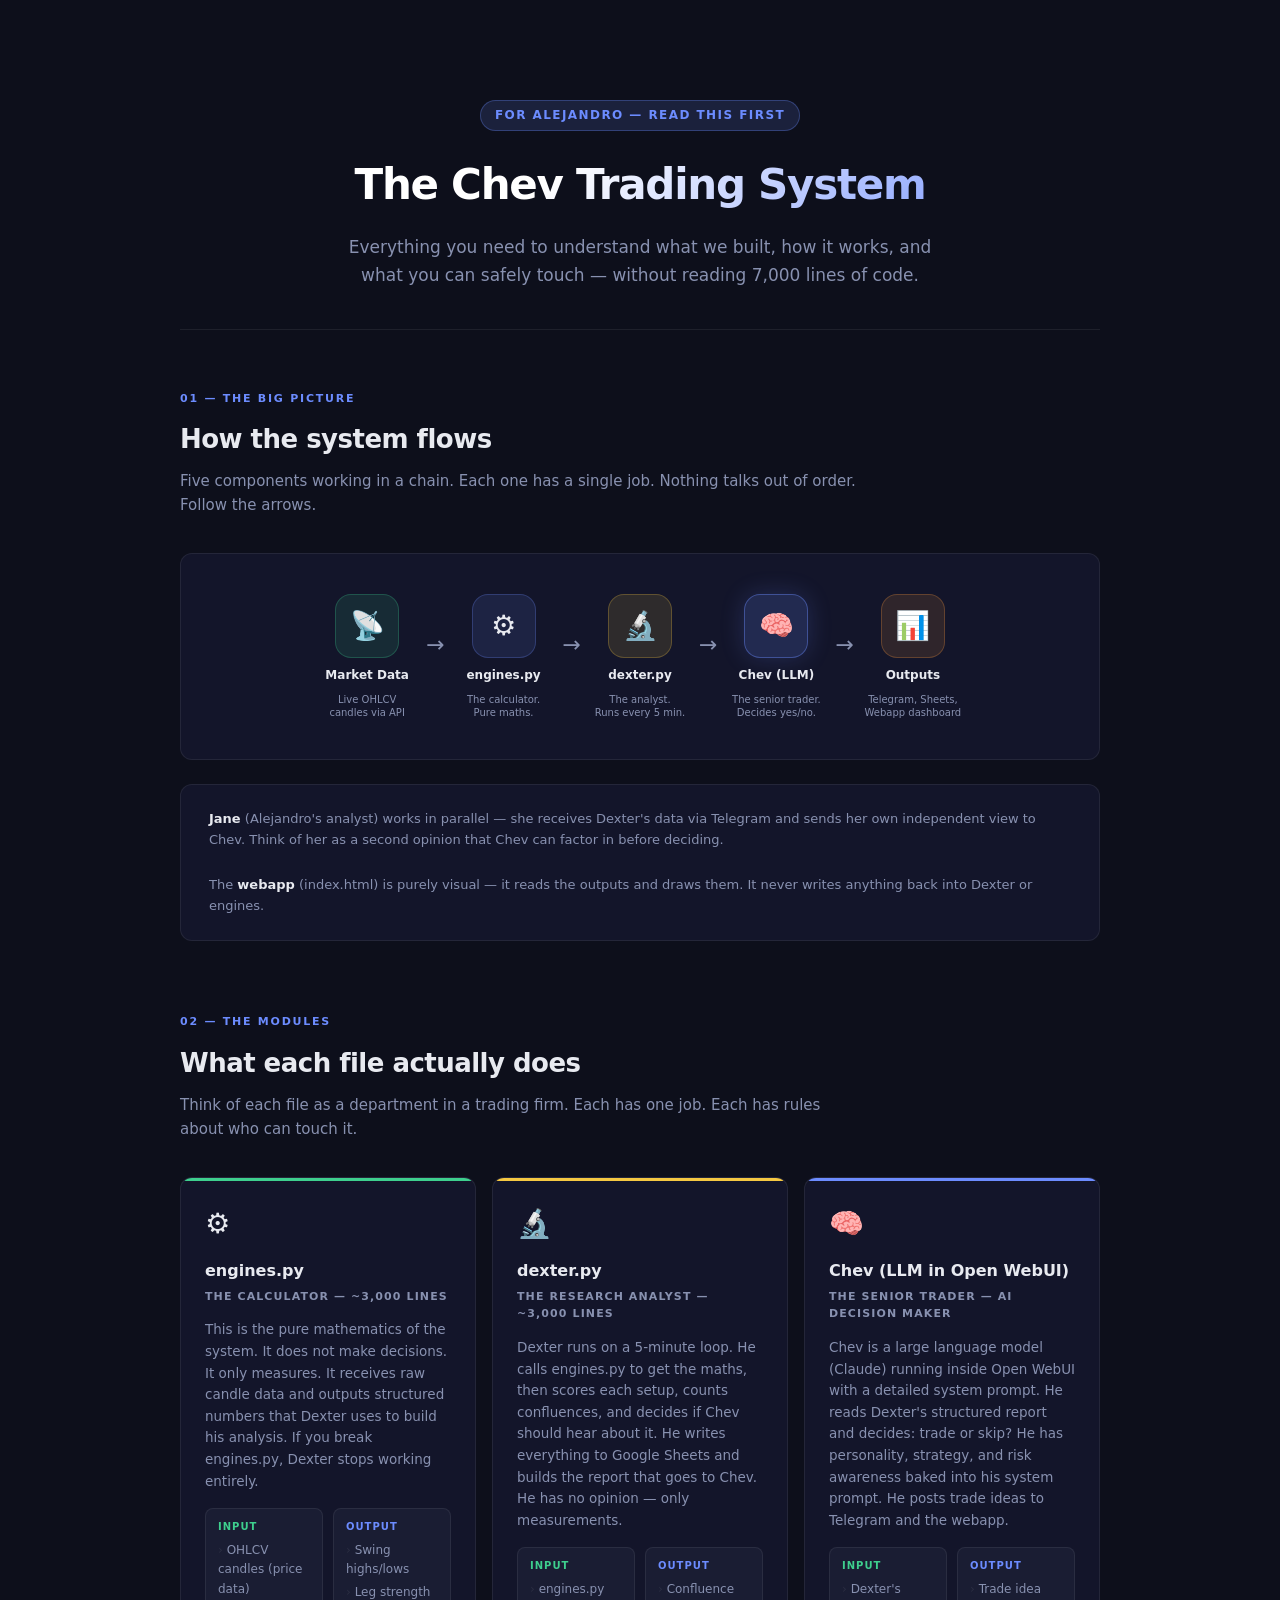
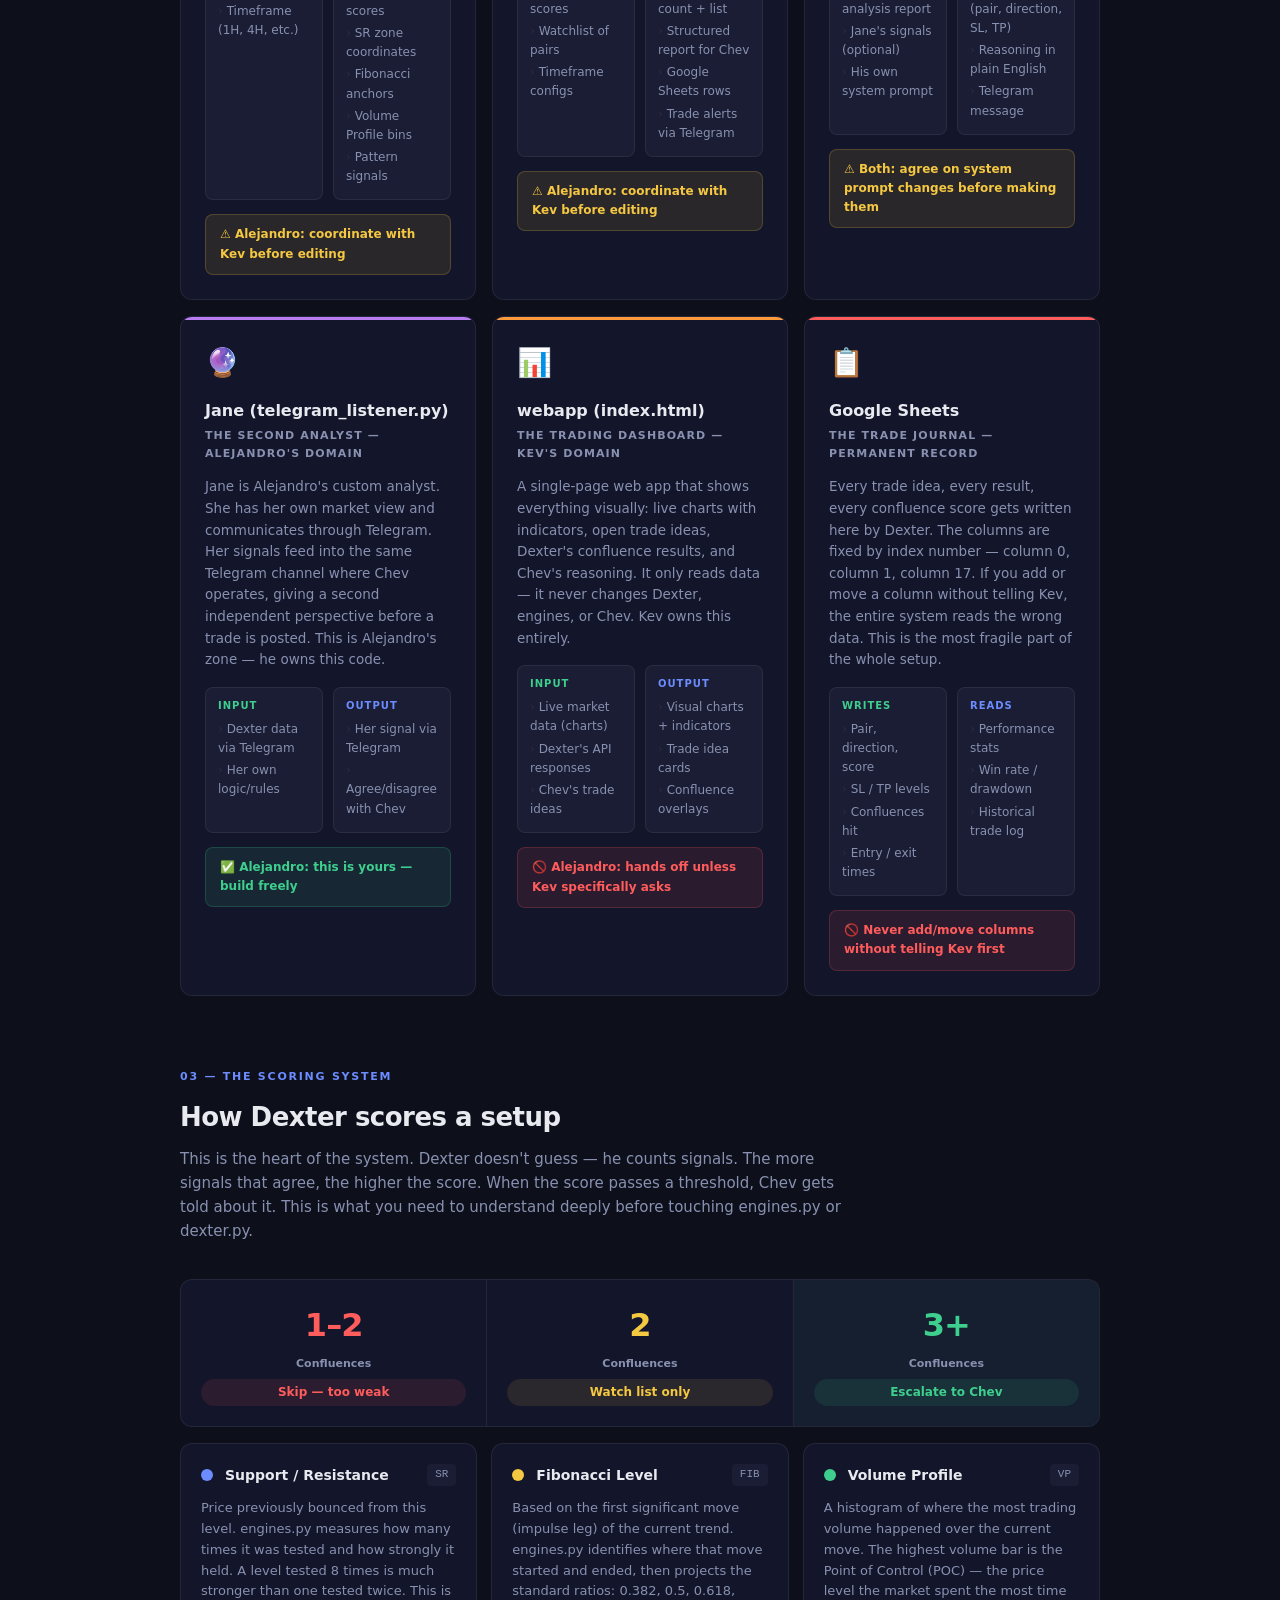
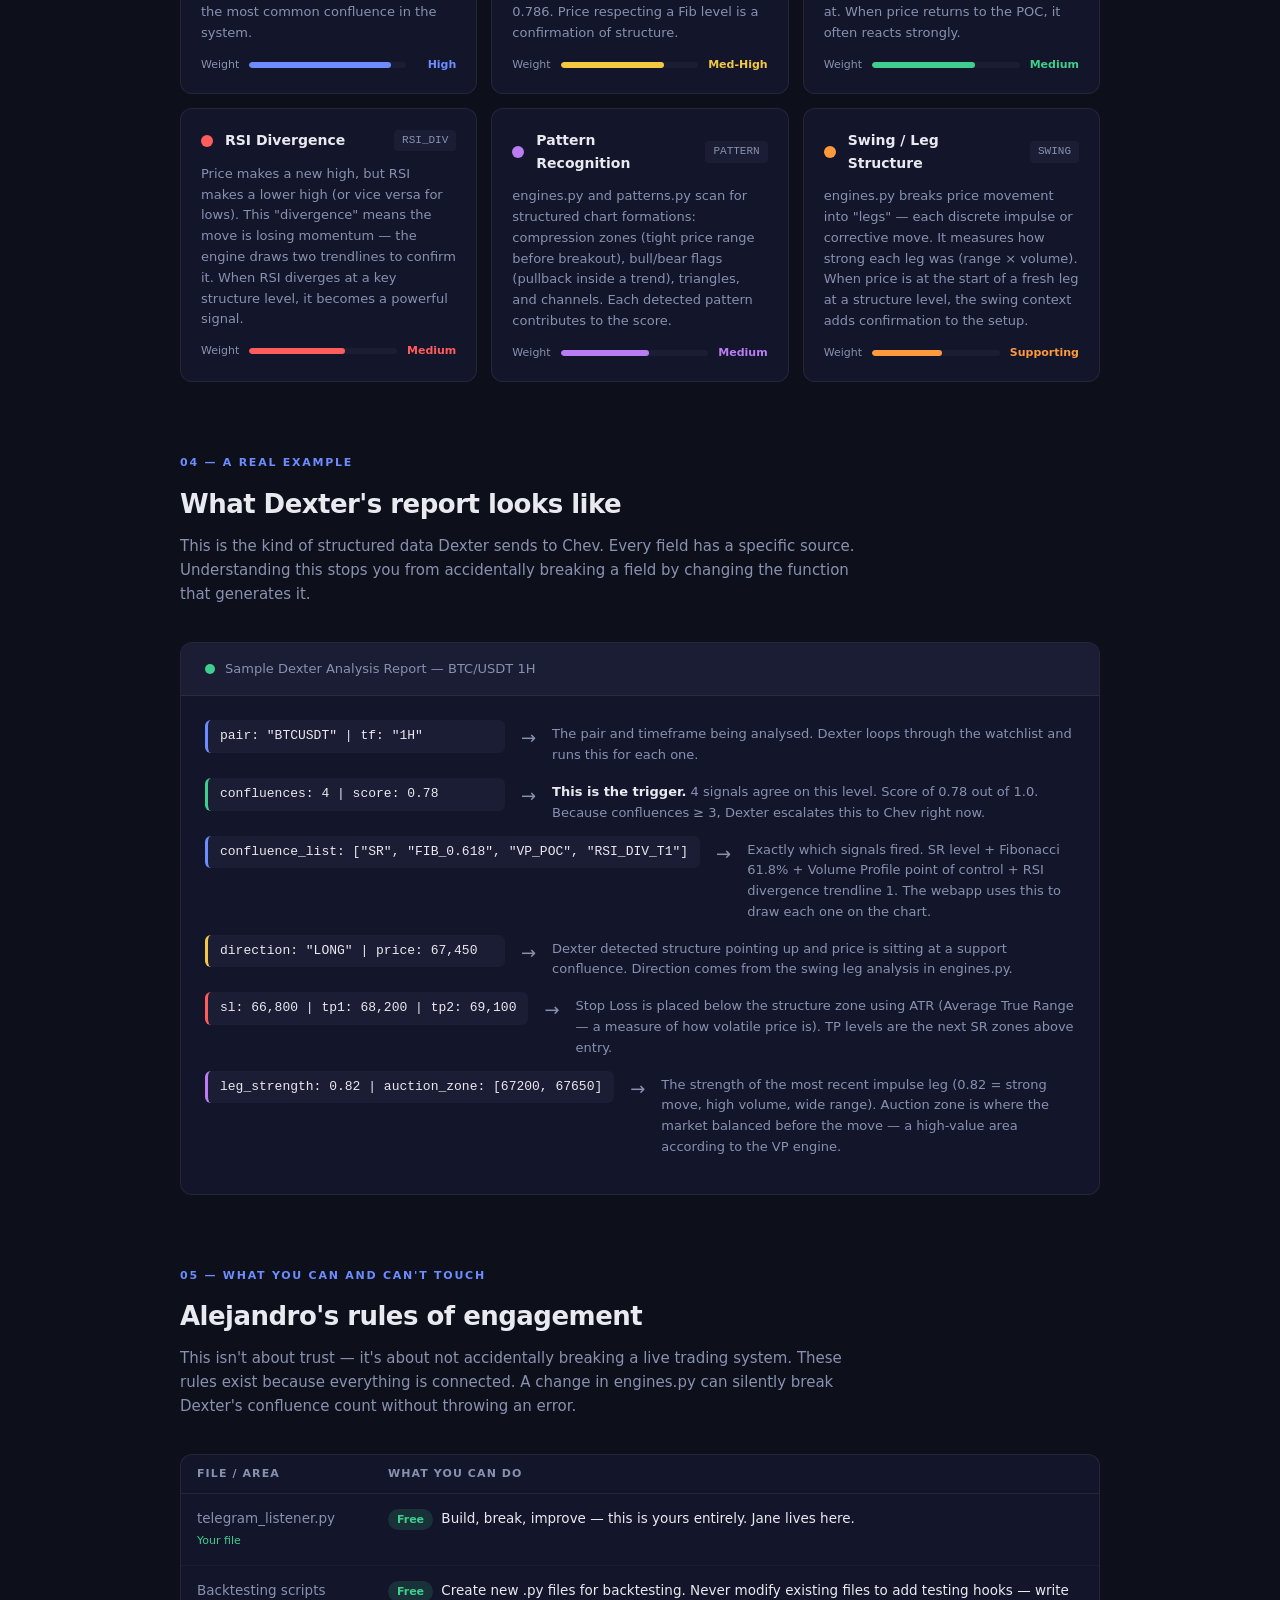
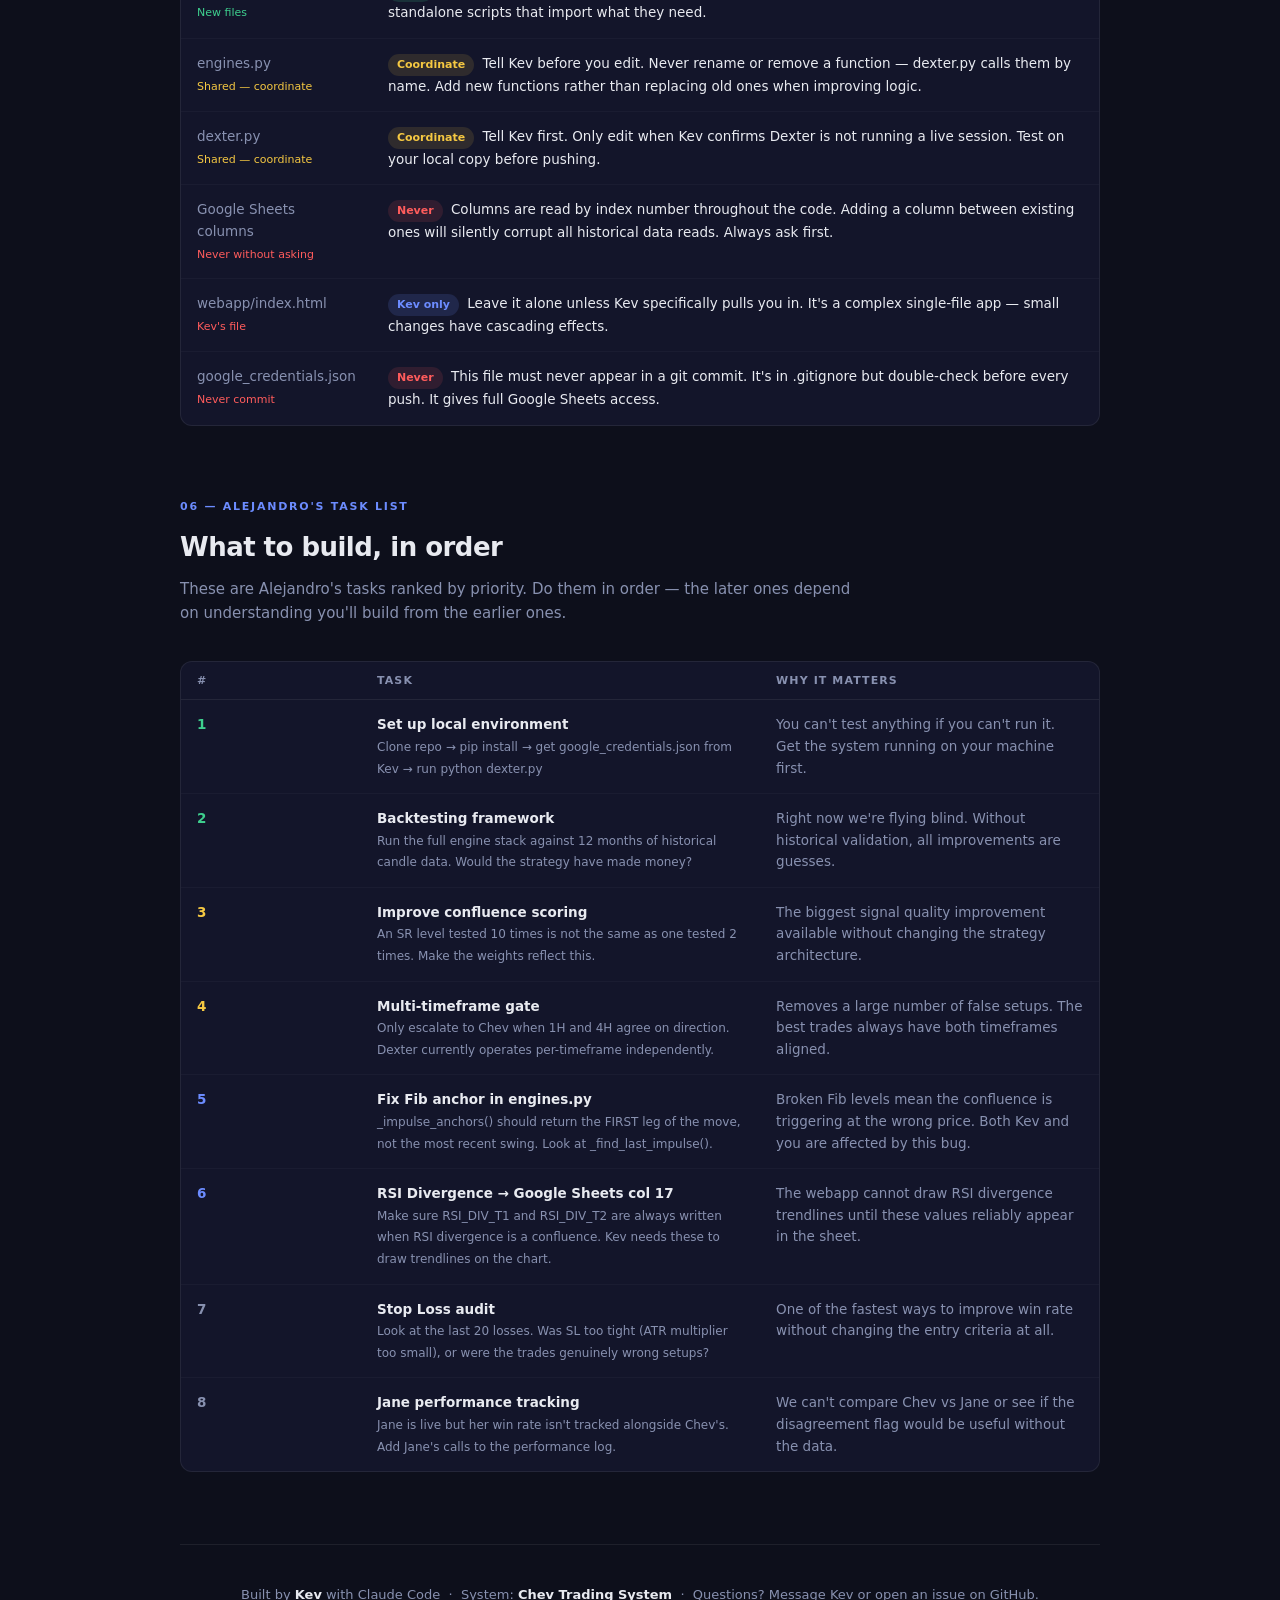
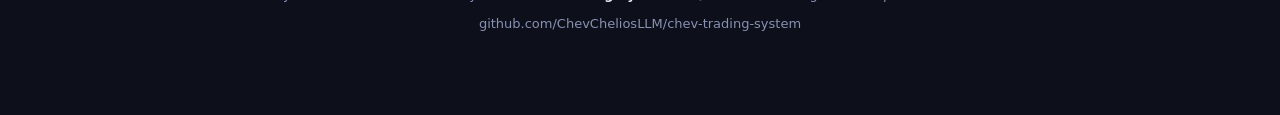
==== ALEJANDRO_GUIDE.html @ 35665b42 "what you changed" ====
<!DOCTYPE html>
<html lang="en">
<head>
<meta charset="UTF-8">
<meta name="viewport" content="width=device-width, initial-scale=1.0">
<title>Chev Trading System — Alejandro's Guide</title>
<style>
  :root {
    --bg: #0d0f1b;
    --surface: #13152a;
    --surface2: #1a1d33;
    --border: rgba(255,255,255,0.07);
    --accent: #6c8cff;
    --green: #3ecf8e;
    --yellow: #f5c842;
    --red: #ff5c5c;
    --purple: #b97cf3;
    --orange: #ff9a3c;
    --text: #e8eaf0;
    --muted: #8891b0;
    --radius: 12px;
  }
  * { box-sizing: border-box; margin: 0; padding: 0; }
  body {
    background: var(--bg);
    color: var(--text);
    font-family: 'Segoe UI', system-ui, sans-serif;
    font-size: 15px;
    line-height: 1.6;
    padding: 40px 20px 80px;
    max-width: 960px;
    margin: 0 auto;
  }

  /* ── HERO ── */
  .hero {
    text-align: center;
    padding: 60px 20px 40px;
    border-bottom: 1px solid var(--border);
    margin-bottom: 60px;
  }
  .hero .badge {
    display: inline-block;
    background: rgba(108,140,255,0.15);
    border: 1px solid rgba(108,140,255,0.3);
    color: var(--accent);
    font-size: 12px;
    font-weight: 600;
    letter-spacing: 0.12em;
    text-transform: uppercase;
    padding: 5px 14px;
    border-radius: 99px;
    margin-bottom: 20px;
  }
  .hero h1 {
    font-size: 42px;
    font-weight: 700;
    letter-spacing: -0.03em;
    background: linear-gradient(135deg, #fff 40%, var(--accent));
    -webkit-background-clip: text;
    -webkit-text-fill-color: transparent;
    background-clip: text;
    margin-bottom: 16px;
  }
  .hero p {
    color: var(--muted);
    font-size: 17px;
    max-width: 600px;
    margin: 0 auto;
  }

  /* ── SECTION HEADERS ── */
  .section-label {
    font-size: 11px;
    font-weight: 700;
    letter-spacing: 0.16em;
    text-transform: uppercase;
    color: var(--accent);
    margin-bottom: 12px;
  }
  h2 {
    font-size: 26px;
    font-weight: 700;
    letter-spacing: -0.02em;
    margin-bottom: 8px;
  }
  .section-intro {
    color: var(--muted);
    margin-bottom: 36px;
    max-width: 680px;
  }
  section { margin-bottom: 72px; }

  /* ── FLOW DIAGRAM ── */
  .flow {
    display: flex;
    align-items: center;
    justify-content: center;
    gap: 0;
    flex-wrap: wrap;
    padding: 40px 20px;
    background: var(--surface);
    border: 1px solid var(--border);
    border-radius: var(--radius);
    row-gap: 20px;
  }
  .flow-node {
    display: flex;
    flex-direction: column;
    align-items: center;
    gap: 8px;
    min-width: 110px;
  }
  .flow-icon {
    width: 64px;
    height: 64px;
    border-radius: 16px;
    display: flex;
    align-items: center;
    justify-content: center;
    font-size: 28px;
    border: 1px solid transparent;
    position: relative;
  }
  .flow-icon.data    { background: rgba(62,207,142,0.12); border-color: rgba(62,207,142,0.25); }
  .flow-icon.engine  { background: rgba(108,140,255,0.12); border-color: rgba(108,140,255,0.25); }
  .flow-icon.dexter  { background: rgba(245,200,66,0.12); border-color: rgba(245,200,66,0.25); }
  .flow-icon.chev    { background: rgba(108,140,255,0.18); border-color: rgba(108,140,255,0.40); box-shadow: 0 0 24px rgba(108,140,255,0.2); }
  .flow-icon.jane    { background: rgba(185,124,243,0.12); border-color: rgba(185,124,243,0.25); }
  .flow-icon.output  { background: rgba(255,154,60,0.12); border-color: rgba(255,154,60,0.25); }
  .flow-label {
    font-size: 12px;
    font-weight: 600;
    color: var(--text);
    text-align: center;
  }
  .flow-sub {
    font-size: 10px;
    color: var(--muted);
    text-align: center;
    line-height: 1.3;
  }
  .flow-arrow {
    font-size: 22px;
    color: var(--muted);
    padding: 0 4px;
    margin-top: -24px;
  }

  /* ── MODULE CARDS ── */
  .cards {
    display: grid;
    grid-template-columns: repeat(auto-fill, minmax(280px, 1fr));
    gap: 16px;
  }
  .card {
    background: var(--surface);
    border: 1px solid var(--border);
    border-radius: var(--radius);
    padding: 24px;
    position: relative;
    overflow: hidden;
  }
  .card::before {
    content: '';
    position: absolute;
    top: 0; left: 0; right: 0;
    height: 3px;
    border-radius: var(--radius) var(--radius) 0 0;
  }
  .card.green::before  { background: var(--green); }
  .card.blue::before   { background: var(--accent); }
  .card.yellow::before { background: var(--yellow); }
  .card.purple::before { background: var(--purple); }
  .card.orange::before { background: var(--orange); }
  .card.red::before    { background: var(--red); }

  .card-icon { font-size: 28px; margin-bottom: 12px; }
  .card-title {
    font-size: 16px;
    font-weight: 700;
    margin-bottom: 4px;
  }
  .card-role {
    font-size: 11px;
    font-weight: 600;
    letter-spacing: 0.1em;
    text-transform: uppercase;
    color: var(--muted);
    margin-bottom: 14px;
  }
  .card p {
    color: var(--muted);
    font-size: 13.5px;
    margin-bottom: 16px;
  }
  .io-row {
    display: flex;
    gap: 10px;
    font-size: 12px;
  }
  .io-box {
    flex: 1;
    background: var(--surface2);
    border: 1px solid var(--border);
    border-radius: 8px;
    padding: 10px 12px;
  }
  .io-box .io-label {
    font-size: 10px;
    font-weight: 700;
    letter-spacing: 0.1em;
    text-transform: uppercase;
    margin-bottom: 6px;
  }
  .io-box.in .io-label  { color: var(--green); }
  .io-box.out .io-label { color: var(--accent); }
  .io-box ul { list-style: none; }
  .io-box ul li { color: var(--muted); margin-bottom: 3px; }
  .io-box ul li::before { content: '› '; color: var(--border); }

  .touch-rule {
    margin-top: 14px;
    padding: 10px 14px;
    border-radius: 8px;
    font-size: 12px;
    font-weight: 600;
    display: flex;
    align-items: center;
    gap: 8px;
  }
  .touch-rule.danger { background: rgba(255,92,92,0.1); border: 1px solid rgba(255,92,92,0.2); color: var(--red); }
  .touch-rule.caution { background: rgba(245,200,66,0.1); border: 1px solid rgba(245,200,66,0.2); color: var(--yellow); }
  .touch-rule.safe { background: rgba(62,207,142,0.1); border: 1px solid rgba(62,207,142,0.2); color: var(--green); }

  /* ── CONFLUENCE TABLE ── */
  .conf-grid {
    display: grid;
    grid-template-columns: repeat(auto-fill, minmax(260px, 1fr));
    gap: 14px;
  }
  .conf-card {
    background: var(--surface);
    border: 1px solid var(--border);
    border-radius: var(--radius);
    padding: 20px;
  }
  .conf-header {
    display: flex;
    align-items: center;
    gap: 12px;
    margin-bottom: 12px;
  }
  .conf-dot {
    width: 12px; height: 12px;
    border-radius: 50%;
    flex-shrink: 0;
  }
  .conf-name {
    font-size: 14px;
    font-weight: 700;
  }
  .conf-code {
    font-family: monospace;
    font-size: 11px;
    color: var(--muted);
    background: var(--surface2);
    padding: 2px 8px;
    border-radius: 4px;
    margin-left: auto;
  }
  .conf-desc {
    font-size: 13px;
    color: var(--muted);
    margin-bottom: 12px;
  }
  .conf-bar-wrap {
    display: flex;
    align-items: center;
    gap: 10px;
    font-size: 12px;
  }
  .conf-bar-track {
    flex: 1;
    height: 6px;
    background: var(--surface2);
    border-radius: 99px;
    overflow: hidden;
  }
  .conf-bar-fill {
    height: 100%;
    border-radius: 99px;
  }
  .conf-strength {
    font-size: 11px;
    font-weight: 700;
    min-width: 40px;
    text-align: right;
  }

  /* ── SCORING THRESHOLD ── */
  .threshold-row {
    display: flex;
    align-items: center;
    gap: 0;
    background: var(--surface);
    border: 1px solid var(--border);
    border-radius: var(--radius);
    overflow: hidden;
    margin-bottom: 16px;
  }
  .th-cell {
    flex: 1;
    padding: 20px;
    text-align: center;
    border-right: 1px solid var(--border);
    position: relative;
  }
  .th-cell:last-child { border-right: none; }
  .th-score {
    font-size: 32px;
    font-weight: 800;
    letter-spacing: -0.03em;
  }
  .th-label {
    font-size: 11px;
    color: var(--muted);
    margin-top: 4px;
    font-weight: 600;
  }
  .th-action {
    font-size: 12px;
    margin-top: 6px;
    font-weight: 600;
    padding: 4px 10px;
    border-radius: 99px;
  }
  .th-skip { color: var(--red); background: rgba(255,92,92,0.1); }
  .th-watch { color: var(--yellow); background: rgba(245,200,66,0.1); }
  .th-escalate { color: var(--green); background: rgba(62,207,142,0.1); }

  /* ── ANNOTATED EXAMPLE ── */
  .example-wrap {
    background: var(--surface);
    border: 1px solid var(--border);
    border-radius: var(--radius);
    overflow: hidden;
  }
  .example-header {
    padding: 16px 24px;
    background: var(--surface2);
    border-bottom: 1px solid var(--border);
    font-size: 13px;
    color: var(--muted);
    display: flex;
    align-items: center;
    gap: 10px;
  }
  .example-dot { width: 10px; height: 10px; border-radius: 50%; background: var(--green); }
  .example-body { padding: 24px; }
  .anno-line {
    display: flex;
    gap: 16px;
    margin-bottom: 12px;
    align-items: flex-start;
  }
  .anno-code {
    font-family: monospace;
    font-size: 13px;
    color: var(--text);
    background: var(--surface2);
    padding: 6px 12px;
    border-radius: 6px;
    min-width: 300px;
    flex-shrink: 0;
    border-left: 3px solid;
  }
  .anno-arrow {
    font-size: 18px;
    color: var(--muted);
    margin-top: 4px;
    flex-shrink: 0;
  }
  .anno-explain {
    font-size: 13px;
    color: var(--muted);
    padding-top: 4px;
  }
  .anno-explain strong { color: var(--text); }

  /* ── RULES TABLE ── */
  .rules-table {
    width: 100%;
    border-collapse: collapse;
  }
  .rules-table th {
    text-align: left;
    font-size: 11px;
    font-weight: 700;
    letter-spacing: 0.1em;
    text-transform: uppercase;
    color: var(--muted);
    padding: 10px 16px;
    border-bottom: 1px solid var(--border);
  }
  .rules-table td {
    padding: 14px 16px;
    font-size: 13.5px;
    border-bottom: 1px solid rgba(255,255,255,0.03);
    vertical-align: top;
  }
  .rules-table tr:last-child td { border-bottom: none; }
  .rules-table td:first-child { color: var(--muted); min-width: 180px; }
  .pill {
    display: inline-block;
    font-size: 11px;
    font-weight: 700;
    padding: 2px 9px;
    border-radius: 99px;
    margin-right: 4px;
  }
  .pill.kev { background: rgba(108,140,255,0.15); color: var(--accent); }
  .pill.ale { background: rgba(62,207,142,0.15); color: var(--green); }
  .pill.both { background: rgba(245,200,66,0.12); color: var(--yellow); }
  .pill.never { background: rgba(255,92,92,0.12); color: var(--red); }

  /* ── FOOTER ── */
  .footer {
    text-align: center;
    padding-top: 40px;
    border-top: 1px solid var(--border);
    color: var(--muted);
    font-size: 13px;
  }
  .footer strong { color: var(--text); }
</style>
</head>
<body>

<!-- HERO -->
<div class="hero">
  <div class="badge">For Alejandro — Read This First</div>
  <h1>The Chev Trading System</h1>
  <p>Everything you need to understand what we built, how it works, and what you can safely touch — without reading 7,000 lines of code.</p>
</div>

<!-- SECTION 1: SYSTEM FLOW -->
<section>
  <div class="section-label">01 — The Big Picture</div>
  <h2>How the system flows</h2>
  <p class="section-intro">Five components working in a chain. Each one has a single job. Nothing talks out of order. Follow the arrows.</p>

  <div class="flow">
    <div class="flow-node">
      <div class="flow-icon data">📡</div>
      <div class="flow-label">Market Data</div>
      <div class="flow-sub">Live OHLCV<br>candles via API</div>
    </div>
    <div class="flow-arrow">→</div>
    <div class="flow-node">
      <div class="flow-icon engine">⚙️</div>
      <div class="flow-label">engines.py</div>
      <div class="flow-sub">The calculator.<br>Pure maths.</div>
    </div>
    <div class="flow-arrow">→</div>
    <div class="flow-node">
      <div class="flow-icon dexter">🔬</div>
      <div class="flow-label">dexter.py</div>
      <div class="flow-sub">The analyst.<br>Runs every 5 min.</div>
    </div>
    <div class="flow-arrow">→</div>
    <div class="flow-node">
      <div class="flow-icon chev">🧠</div>
      <div class="flow-label">Chev (LLM)</div>
      <div class="flow-sub">The senior trader.<br>Decides yes/no.</div>
    </div>
    <div class="flow-arrow">→</div>
    <div class="flow-node">
      <div class="flow-icon output">📊</div>
      <div class="flow-label">Outputs</div>
      <div class="flow-sub">Telegram, Sheets,<br>Webapp dashboard</div>
    </div>
  </div>

  <br>

  <div class="flow" style="justify-content: flex-start; gap: 20px; flex-direction: column; align-items: flex-start; padding: 24px 28px;">
    <p style="font-size: 13px; color: var(--muted); margin-bottom: 4px;"><strong style="color:var(--text);">Jane</strong> (Alejandro's analyst) works in parallel — she receives Dexter's data via Telegram and sends her own independent view to Chev. Think of her as a second opinion that Chev can factor in before deciding.</p>
    <p style="font-size: 13px; color: var(--muted);">The <strong style="color:var(--text);">webapp</strong> (index.html) is purely visual — it reads the outputs and draws them. It never writes anything back into Dexter or engines.</p>
  </div>
</section>

<!-- SECTION 2: MODULE CARDS -->
<section>
  <div class="section-label">02 — The Modules</div>
  <h2>What each file actually does</h2>
  <p class="section-intro">Think of each file as a department in a trading firm. Each has one job. Each has rules about who can touch it.</p>

  <div class="cards">

    <div class="card green">
      <div class="card-icon">⚙️</div>
      <div class="card-title">engines.py</div>
      <div class="card-role">The Calculator — ~3,000 lines</div>
      <p>This is the pure mathematics of the system. It does not make decisions. It only measures. It receives raw candle data and outputs structured numbers that Dexter uses to build his analysis. If you break engines.py, Dexter stops working entirely.</p>
      <div class="io-row">
        <div class="io-box in">
          <div class="io-label">Input</div>
          <ul>
            <li>OHLCV candles (price data)</li>
            <li>Timeframe (1H, 4H, etc.)</li>
          </ul>
        </div>
        <div class="io-box out">
          <div class="io-label">Output</div>
          <ul>
            <li>Swing highs/lows</li>
            <li>Leg strength scores</li>
            <li>SR zone coordinates</li>
            <li>Fibonacci anchors</li>
            <li>Volume Profile bins</li>
            <li>Pattern signals</li>
          </ul>
        </div>
      </div>
      <div class="touch-rule caution">⚠️ Alejandro: coordinate with Kev before editing</div>
    </div>

    <div class="card yellow">
      <div class="card-icon">🔬</div>
      <div class="card-title">dexter.py</div>
      <div class="card-role">The Research Analyst — ~3,000 lines</div>
      <p>Dexter runs on a 5-minute loop. He calls engines.py to get the maths, then scores each setup, counts confluences, and decides if Chev should hear about it. He writes everything to Google Sheets and builds the report that goes to Chev. He has no opinion — only measurements.</p>
      <div class="io-row">
        <div class="io-box in">
          <div class="io-label">Input</div>
          <ul>
            <li>engines.py scores</li>
            <li>Watchlist of pairs</li>
            <li>Timeframe configs</li>
          </ul>
        </div>
        <div class="io-box out">
          <div class="io-label">Output</div>
          <ul>
            <li>Confluence count + list</li>
            <li>Structured report for Chev</li>
            <li>Google Sheets rows</li>
            <li>Trade alerts via Telegram</li>
          </ul>
        </div>
      </div>
      <div class="touch-rule caution">⚠️ Alejandro: coordinate with Kev before editing</div>
    </div>

    <div class="card blue">
      <div class="card-icon">🧠</div>
      <div class="card-title">Chev (LLM in Open WebUI)</div>
      <div class="card-role">The Senior Trader — AI decision maker</div>
      <p>Chev is a large language model (Claude) running inside Open WebUI with a detailed system prompt. He reads Dexter's structured report and decides: trade or skip? He has personality, strategy, and risk awareness baked into his system prompt. He posts trade ideas to Telegram and the webapp.</p>
      <div class="io-row">
        <div class="io-box in">
          <div class="io-label">Input</div>
          <ul>
            <li>Dexter's analysis report</li>
            <li>Jane's signals (optional)</li>
            <li>His own system prompt</li>
          </ul>
        </div>
        <div class="io-box out">
          <div class="io-label">Output</div>
          <ul>
            <li>Trade idea (pair, direction, SL, TP)</li>
            <li>Reasoning in plain English</li>
            <li>Telegram message</li>
          </ul>
        </div>
      </div>
      <div class="touch-rule caution">⚠️ Both: agree on system prompt changes before making them</div>
    </div>

    <div class="card purple">
      <div class="card-icon">🔮</div>
      <div class="card-title">Jane (telegram_listener.py)</div>
      <div class="card-role">The Second Analyst — Alejandro's domain</div>
      <p>Jane is Alejandro's custom analyst. She has her own market view and communicates through Telegram. Her signals feed into the same Telegram channel where Chev operates, giving a second independent perspective before a trade is posted. This is Alejandro's zone — he owns this code.</p>
      <div class="io-row">
        <div class="io-box in">
          <div class="io-label">Input</div>
          <ul>
            <li>Dexter data via Telegram</li>
            <li>Her own logic/rules</li>
          </ul>
        </div>
        <div class="io-box out">
          <div class="io-label">Output</div>
          <ul>
            <li>Her signal via Telegram</li>
            <li>Agree/disagree with Chev</li>
          </ul>
        </div>
      </div>
      <div class="touch-rule safe">✅ Alejandro: this is yours — build freely</div>
    </div>

    <div class="card orange">
      <div class="card-icon">📊</div>
      <div class="card-title">webapp (index.html)</div>
      <div class="card-role">The Trading Dashboard — Kev's domain</div>
      <p>A single-page web app that shows everything visually: live charts with indicators, open trade ideas, Dexter's confluence results, and Chev's reasoning. It only reads data — it never changes Dexter, engines, or Chev. Kev owns this entirely.</p>
      <div class="io-row">
        <div class="io-box in">
          <div class="io-label">Input</div>
          <ul>
            <li>Live market data (charts)</li>
            <li>Dexter's API responses</li>
            <li>Chev's trade ideas</li>
          </ul>
        </div>
        <div class="io-box out">
          <div class="io-label">Output</div>
          <ul>
            <li>Visual charts + indicators</li>
            <li>Trade idea cards</li>
            <li>Confluence overlays</li>
          </ul>
        </div>
      </div>
      <div class="touch-rule danger">🚫 Alejandro: hands off unless Kev specifically asks</div>
    </div>

    <div class="card red">
      <div class="card-icon">📋</div>
      <div class="card-title">Google Sheets</div>
      <div class="card-role">The Trade Journal — permanent record</div>
      <p>Every trade idea, every result, every confluence score gets written here by Dexter. The columns are fixed by index number — column 0, column 1, column 17. If you add or move a column without telling Kev, the entire system reads the wrong data. This is the most fragile part of the whole setup.</p>
      <div class="io-row">
        <div class="io-box in">
          <div class="io-label">Writes</div>
          <ul>
            <li>Pair, direction, score</li>
            <li>SL / TP levels</li>
            <li>Confluences hit</li>
            <li>Entry / exit times</li>
          </ul>
        </div>
        <div class="io-box out">
          <div class="io-label">Reads</div>
          <ul>
            <li>Performance stats</li>
            <li>Win rate / drawdown</li>
            <li>Historical trade log</li>
          </ul>
        </div>
      </div>
      <div class="touch-rule danger">🚫 Never add/move columns without telling Kev first</div>
    </div>

  </div>
</section>

<!-- SECTION 3: CONFLUENCES -->
<section>
  <div class="section-label">03 — The Scoring System</div>
  <h2>How Dexter scores a setup</h2>
  <p class="section-intro">This is the heart of the system. Dexter doesn't guess — he counts signals. The more signals that agree, the higher the score. When the score passes a threshold, Chev gets told about it. This is what you need to understand deeply before touching engines.py or dexter.py.</p>

  <div class="threshold-row">
    <div class="th-cell">
      <div class="th-score" style="color: var(--red);">1–2</div>
      <div class="th-label">Confluences</div>
      <div class="th-action th-skip">Skip — too weak</div>
    </div>
    <div class="th-cell">
      <div class="th-score" style="color: var(--yellow);">2</div>
      <div class="th-label">Confluences</div>
      <div class="th-action th-watch">Watch list only</div>
    </div>
    <div class="th-cell" style="background: rgba(62,207,142,0.05);">
      <div class="th-score" style="color: var(--green);">3+</div>
      <div class="th-label">Confluences</div>
      <div class="th-action th-escalate">Escalate to Chev</div>
    </div>
  </div>

  <div class="conf-grid">

    <div class="conf-card">
      <div class="conf-header">
        <div class="conf-dot" style="background:#6c8cff;"></div>
        <div class="conf-name">Support / Resistance</div>
        <div class="conf-code">SR</div>
      </div>
      <div class="conf-desc">Price previously bounced from this level. engines.py measures how many times it was tested and how strongly it held. A level tested 8 times is much stronger than one tested twice. This is the most common confluence in the system.</div>
      <div class="conf-bar-wrap">
        <span style="color:var(--muted);font-size:11px;">Weight</span>
        <div class="conf-bar-track">
          <div class="conf-bar-fill" style="width:90%;background:#6c8cff;"></div>
        </div>
        <span class="conf-strength" style="color:#6c8cff;">High</span>
      </div>
    </div>

    <div class="conf-card">
      <div class="conf-header">
        <div class="conf-dot" style="background:#f5c842;"></div>
        <div class="conf-name">Fibonacci Level</div>
        <div class="conf-code">FIB</div>
      </div>
      <div class="conf-desc">Based on the first significant move (impulse leg) of the current trend. engines.py identifies where that move started and ended, then projects the standard ratios: 0.382, 0.5, 0.618, 0.786. Price respecting a Fib level is a confirmation of structure.</div>
      <div class="conf-bar-wrap">
        <span style="color:var(--muted);font-size:11px;">Weight</span>
        <div class="conf-bar-track">
          <div class="conf-bar-fill" style="width:75%;background:#f5c842;"></div>
        </div>
        <span class="conf-strength" style="color:#f5c842;">Med-High</span>
      </div>
    </div>

    <div class="conf-card">
      <div class="conf-header">
        <div class="conf-dot" style="background:#3ecf8e;"></div>
        <div class="conf-name">Volume Profile</div>
        <div class="conf-code">VP</div>
      </div>
      <div class="conf-desc">A histogram of where the most trading volume happened over the current move. The highest volume bar is the Point of Control (POC) — the price level the market spent the most time at. When price returns to the POC, it often reacts strongly.</div>
      <div class="conf-bar-wrap">
        <span style="color:var(--muted);font-size:11px;">Weight</span>
        <div class="conf-bar-track">
          <div class="conf-bar-fill" style="width:70%;background:#3ecf8e;"></div>
        </div>
        <span class="conf-strength" style="color:#3ecf8e;">Medium</span>
      </div>
    </div>

    <div class="conf-card">
      <div class="conf-header">
        <div class="conf-dot" style="background:#ff5c5c;"></div>
        <div class="conf-name">RSI Divergence</div>
        <div class="conf-code">RSI_DIV</div>
      </div>
      <div class="conf-desc">Price makes a new high, but RSI makes a lower high (or vice versa for lows). This "divergence" means the move is losing momentum — the engine draws two trendlines to confirm it. When RSI diverges at a key structure level, it becomes a powerful signal.</div>
      <div class="conf-bar-wrap">
        <span style="color:var(--muted);font-size:11px;">Weight</span>
        <div class="conf-bar-track">
          <div class="conf-bar-fill" style="width:65%;background:#ff5c5c;"></div>
        </div>
        <span class="conf-strength" style="color:#ff5c5c;">Medium</span>
      </div>
    </div>

    <div class="conf-card">
      <div class="conf-header">
        <div class="conf-dot" style="background:#b97cf3;"></div>
        <div class="conf-name">Pattern Recognition</div>
        <div class="conf-code">PATTERN</div>
      </div>
      <div class="conf-desc">engines.py and patterns.py scan for structured chart formations: compression zones (tight price range before breakout), bull/bear flags (pullback inside a trend), triangles, and channels. Each detected pattern contributes to the score.</div>
      <div class="conf-bar-wrap">
        <span style="color:var(--muted);font-size:11px;">Weight</span>
        <div class="conf-bar-track">
          <div class="conf-bar-fill" style="width:60%;background:#b97cf3;"></div>
        </div>
        <span class="conf-strength" style="color:#b97cf3;">Medium</span>
      </div>
    </div>

    <div class="conf-card">
      <div class="conf-header">
        <div class="conf-dot" style="background:#ff9a3c;"></div>
        <div class="conf-name">Swing / Leg Structure</div>
        <div class="conf-code">SWING</div>
      </div>
      <div class="conf-desc">engines.py breaks price movement into "legs" — each discrete impulse or corrective move. It measures how strong each leg was (range × volume). When price is at the start of a fresh leg at a structure level, the swing context adds confirmation to the setup.</div>
      <div class="conf-bar-wrap">
        <span style="color:var(--muted);font-size:11px;">Weight</span>
        <div class="conf-bar-track">
          <div class="conf-bar-fill" style="width:55%;background:#ff9a3c;"></div>
        </div>
        <span class="conf-strength" style="color:#ff9a3c;">Supporting</span>
      </div>
    </div>

  </div>
</section>

<!-- SECTION 4: ANNOTATED EXAMPLE -->
<section>
  <div class="section-label">04 — A Real Example</div>
  <h2>What Dexter's report looks like</h2>
  <p class="section-intro">This is the kind of structured data Dexter sends to Chev. Every field has a specific source. Understanding this stops you from accidentally breaking a field by changing the function that generates it.</p>

  <div class="example-wrap">
    <div class="example-header">
      <div class="example-dot"></div>
      Sample Dexter Analysis Report — BTC/USDT 1H
    </div>
    <div class="example-body">

      <div class="anno-line">
        <div class="anno-code" style="border-color: var(--accent);">pair: "BTCUSDT" | tf: "1H"</div>
        <div class="anno-arrow">→</div>
        <div class="anno-explain">The pair and timeframe being analysed. Dexter loops through the watchlist and runs this for each one.</div>
      </div>

      <div class="anno-line">
        <div class="anno-code" style="border-color: var(--green);">confluences: 4 | score: 0.78</div>
        <div class="anno-arrow">→</div>
        <div class="anno-explain"><strong>This is the trigger.</strong> 4 signals agree on this level. Score of 0.78 out of 1.0. Because confluences ≥ 3, Dexter escalates this to Chev right now.</div>
      </div>

      <div class="anno-line">
        <div class="anno-code" style="border-color: var(--accent);">confluence_list: ["SR", "FIB_0.618", "VP_POC", "RSI_DIV_T1"]</div>
        <div class="anno-arrow">→</div>
        <div class="anno-explain">Exactly which signals fired. SR level + Fibonacci 61.8% + Volume Profile point of control + RSI divergence trendline 1. The webapp uses this to draw each one on the chart.</div>
      </div>

      <div class="anno-line">
        <div class="anno-code" style="border-color: var(--yellow);">direction: "LONG" | price: 67,450</div>
        <div class="anno-arrow">→</div>
        <div class="anno-explain">Dexter detected structure pointing up and price is sitting at a support confluence. Direction comes from the swing leg analysis in engines.py.</div>
      </div>

      <div class="anno-line">
        <div class="anno-code" style="border-color: var(--red);">sl: 66,800 | tp1: 68,200 | tp2: 69,100</div>
        <div class="anno-arrow">→</div>
        <div class="anno-explain">Stop Loss is placed below the structure zone using ATR (Average True Range — a measure of how volatile price is). TP levels are the next SR zones above entry.</div>
      </div>

      <div class="anno-line">
        <div class="anno-code" style="border-color: var(--purple);">leg_strength: 0.82 | auction_zone: [67200, 67650]</div>
        <div class="anno-arrow">→</div>
        <div class="anno-explain">The strength of the most recent impulse leg (0.82 = strong move, high volume, wide range). Auction zone is where the market balanced before the move — a high-value area according to the VP engine.</div>
      </div>

    </div>
  </div>
</section>

<!-- SECTION 5: RULES -->
<section>
  <div class="section-label">05 — What You Can and Can't Touch</div>
  <h2>Alejandro's rules of engagement</h2>
  <p class="section-intro">This isn't about trust — it's about not accidentally breaking a live trading system. These rules exist because everything is connected. A change in engines.py can silently break Dexter's confluence count without throwing an error.</p>

  <div class="example-wrap">
    <table class="rules-table">
      <thead>
        <tr>
          <th>File / Area</th>
          <th>What You Can Do</th>
        </tr>
      </thead>
      <tbody>
        <tr>
          <td>telegram_listener.py<br><span style="color:var(--green);font-size:11px;">Your file</span></td>
          <td><span class="pill ale">Free</span> Build, break, improve — this is yours entirely. Jane lives here.</td>
        </tr>
        <tr>
          <td>Backtesting scripts<br><span style="color:var(--green);font-size:11px;">New files</span></td>
          <td><span class="pill ale">Free</span> Create new .py files for backtesting. Never modify existing files to add testing hooks — write standalone scripts that import what they need.</td>
        </tr>
        <tr>
          <td>engines.py<br><span style="color:var(--yellow);font-size:11px;">Shared — coordinate</span></td>
          <td><span class="pill both">Coordinate</span> Tell Kev before you edit. Never rename or remove a function — dexter.py calls them by name. Add new functions rather than replacing old ones when improving logic.</td>
        </tr>
        <tr>
          <td>dexter.py<br><span style="color:var(--yellow);font-size:11px;">Shared — coordinate</span></td>
          <td><span class="pill both">Coordinate</span> Tell Kev first. Only edit when Kev confirms Dexter is not running a live session. Test on your local copy before pushing.</td>
        </tr>
        <tr>
          <td>Google Sheets columns<br><span style="color:var(--red);font-size:11px;">Never without asking</span></td>
          <td><span class="pill never">Never</span> Columns are read by index number throughout the code. Adding a column between existing ones will silently corrupt all historical data reads. Always ask first.</td>
        </tr>
        <tr>
          <td>webapp/index.html<br><span style="color:var(--red);font-size:11px;">Kev's file</span></td>
          <td><span class="pill kev">Kev only</span> Leave it alone unless Kev specifically pulls you in. It's a complex single-file app — small changes have cascading effects.</td>
        </tr>
        <tr>
          <td>google_credentials.json<br><span style="color:var(--red);font-size:11px;">Never commit</span></td>
          <td><span class="pill never">Never</span> This file must never appear in a git commit. It's in .gitignore but double-check before every push. It gives full Google Sheets access.</td>
        </tr>
      </tbody>
    </table>
  </div>
</section>

<!-- SECTION 6: ALEJANDRO'S TASK LIST -->
<section>
  <div class="section-label">06 — Alejandro's Task List</div>
  <h2>What to build, in order</h2>
  <p class="section-intro">These are Alejandro's tasks ranked by priority. Do them in order — the later ones depend on understanding you'll build from the earlier ones.</p>

  <div class="example-wrap">
    <table class="rules-table">
      <thead>
        <tr>
          <th style="width:40px;">#</th>
          <th>Task</th>
          <th>Why It Matters</th>
        </tr>
      </thead>
      <tbody>
        <tr>
          <td style="color:var(--green);font-weight:700;">1</td>
          <td><strong>Set up local environment</strong><br><span style="font-size:12px;color:var(--muted);">Clone repo → pip install → get google_credentials.json from Kev → run python dexter.py</span></td>
          <td style="color:var(--muted);">You can't test anything if you can't run it. Get the system running on your machine first.</td>
        </tr>
        <tr>
          <td style="color:var(--green);font-weight:700;">2</td>
          <td><strong>Backtesting framework</strong><br><span style="font-size:12px;color:var(--muted);">Run the full engine stack against 12 months of historical candle data. Would the strategy have made money?</span></td>
          <td style="color:var(--muted);">Right now we're flying blind. Without historical validation, all improvements are guesses.</td>
        </tr>
        <tr>
          <td style="color:var(--yellow);font-weight:700;">3</td>
          <td><strong>Improve confluence scoring</strong><br><span style="font-size:12px;color:var(--muted);">An SR level tested 10 times is not the same as one tested 2 times. Make the weights reflect this.</span></td>
          <td style="color:var(--muted);">The biggest signal quality improvement available without changing the strategy architecture.</td>
        </tr>
        <tr>
          <td style="color:var(--yellow);font-weight:700;">4</td>
          <td><strong>Multi-timeframe gate</strong><br><span style="font-size:12px;color:var(--muted);">Only escalate to Chev when 1H and 4H agree on direction. Dexter currently operates per-timeframe independently.</span></td>
          <td style="color:var(--muted);">Removes a large number of false setups. The best trades always have both timeframes aligned.</td>
        </tr>
        <tr>
          <td style="color:var(--accent);font-weight:700;">5</td>
          <td><strong>Fix Fib anchor in engines.py</strong><br><span style="font-size:12px;color:var(--muted);">_impulse_anchors() should return the FIRST leg of the move, not the most recent swing. Look at _find_last_impulse().</span></td>
          <td style="color:var(--muted);">Broken Fib levels mean the confluence is triggering at the wrong price. Both Kev and you are affected by this bug.</td>
        </tr>
        <tr>
          <td style="color:var(--accent);font-weight:700;">6</td>
          <td><strong>RSI Divergence → Google Sheets col 17</strong><br><span style="font-size:12px;color:var(--muted);">Make sure RSI_DIV_T1 and RSI_DIV_T2 are always written when RSI divergence is a confluence. Kev needs these to draw trendlines on the chart.</span></td>
          <td style="color:var(--muted);">The webapp cannot draw RSI divergence trendlines until these values reliably appear in the sheet.</td>
        </tr>
        <tr>
          <td style="color:var(--muted);font-weight:700;">7</td>
          <td><strong>Stop Loss audit</strong><br><span style="font-size:12px;color:var(--muted);">Look at the last 20 losses. Was SL too tight (ATR multiplier too small), or were the trades genuinely wrong setups?</span></td>
          <td style="color:var(--muted);">One of the fastest ways to improve win rate without changing the entry criteria at all.</td>
        </tr>
        <tr>
          <td style="color:var(--muted);font-weight:700;">8</td>
          <td><strong>Jane performance tracking</strong><br><span style="font-size:12px;color:var(--muted);">Jane is live but her win rate isn't tracked alongside Chev's. Add Jane's calls to the performance log.</span></td>
          <td style="color:var(--muted);">We can't compare Chev vs Jane or see if the disagreement flag would be useful without the data.</td>
        </tr>
      </tbody>
    </table>
  </div>
</section>

<!-- FOOTER -->
<div class="footer">
  <p>Built by <strong>Kev</strong> with Claude Code &nbsp;·&nbsp; System: <strong>Chev Trading System</strong> &nbsp;·&nbsp; Questions? Message Kev or open an issue on GitHub.</p>
  <p style="margin-top:8px;">github.com/ChevCheliosLLM/chev-trading-system</p>
</div>

</body>
</html>
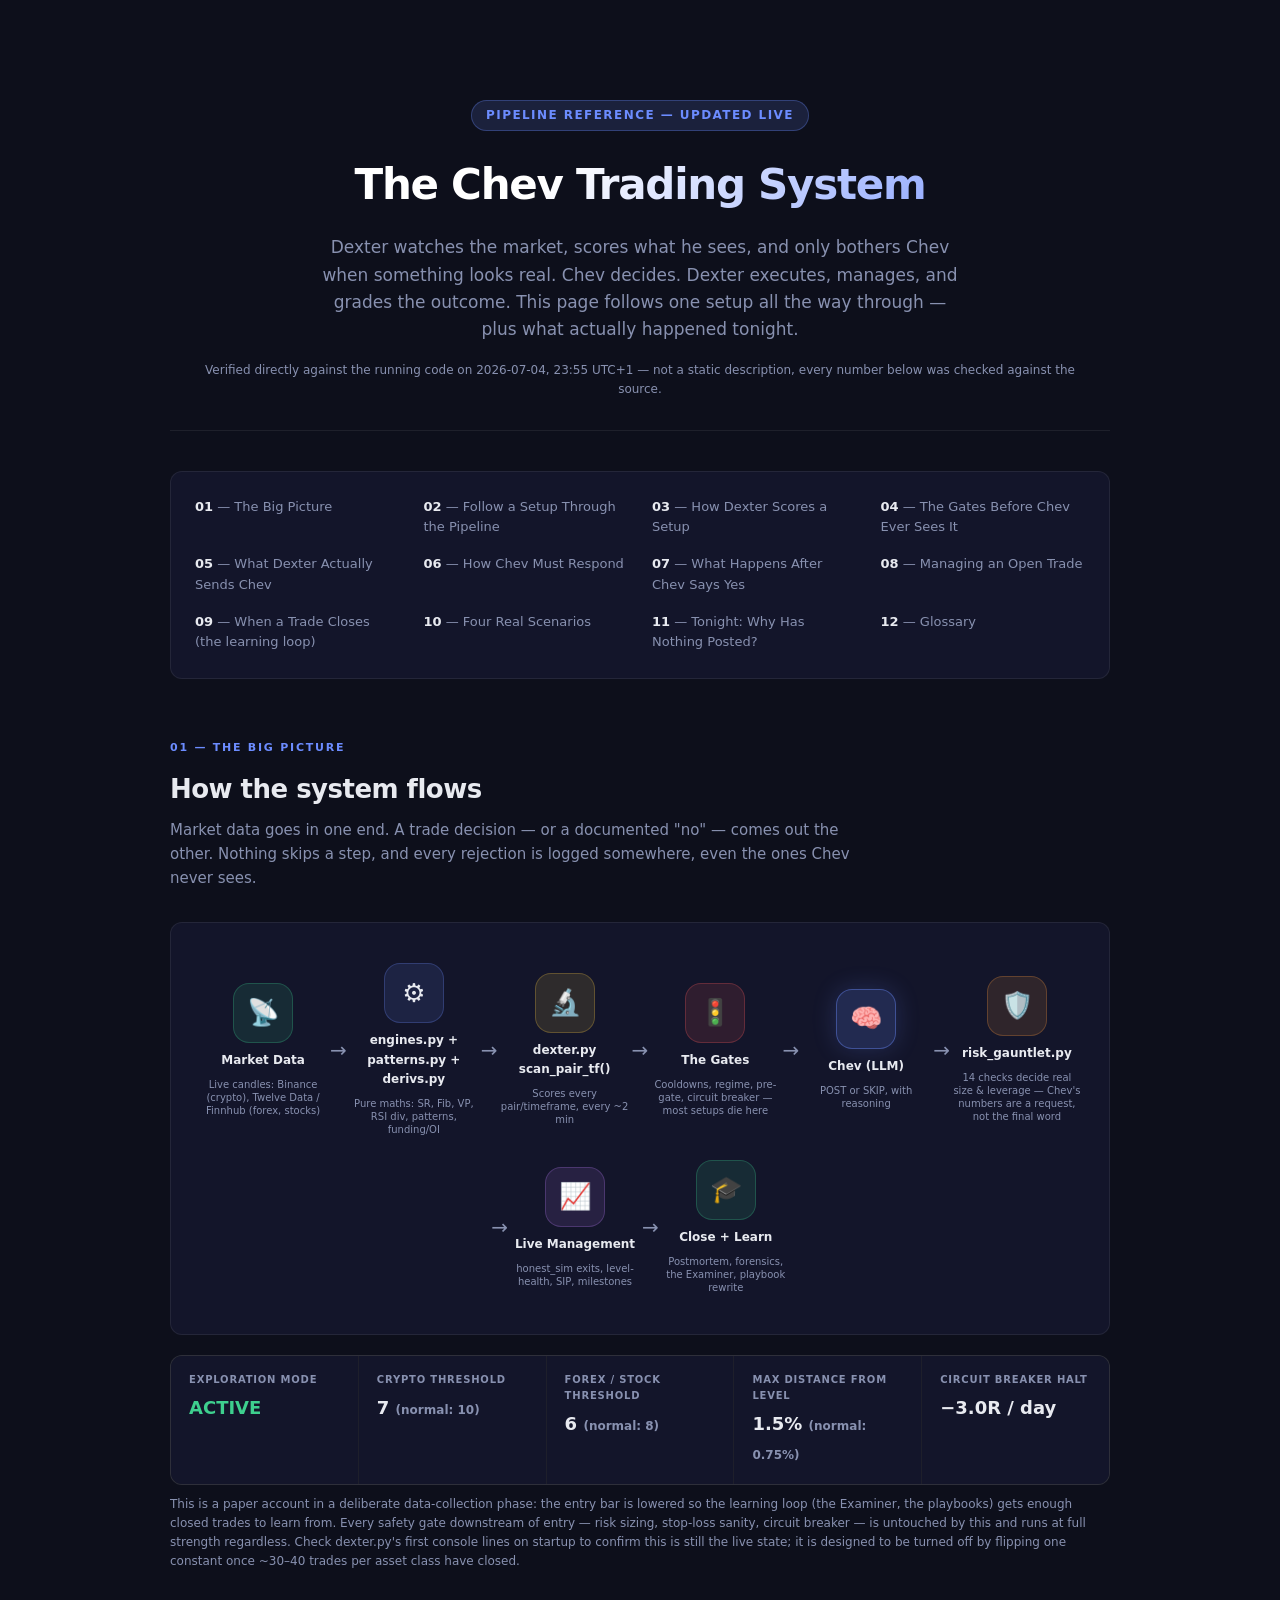
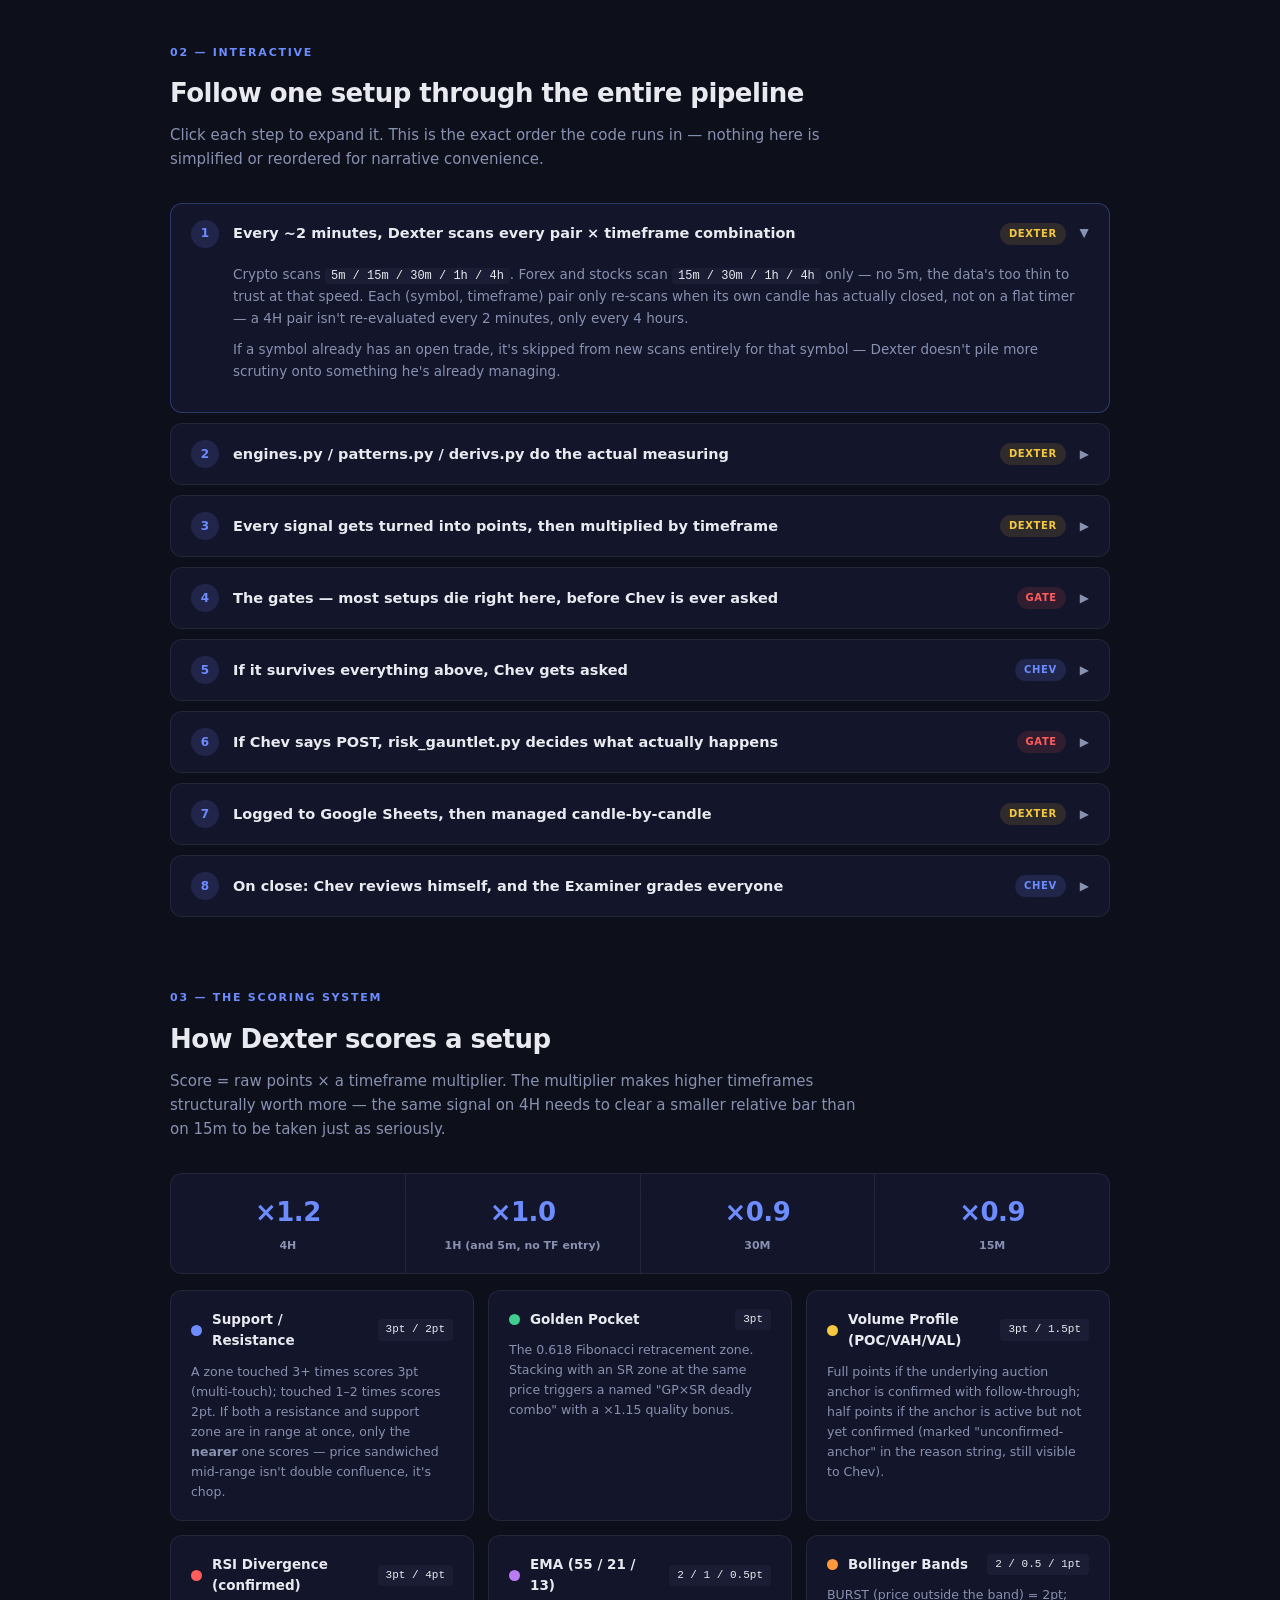
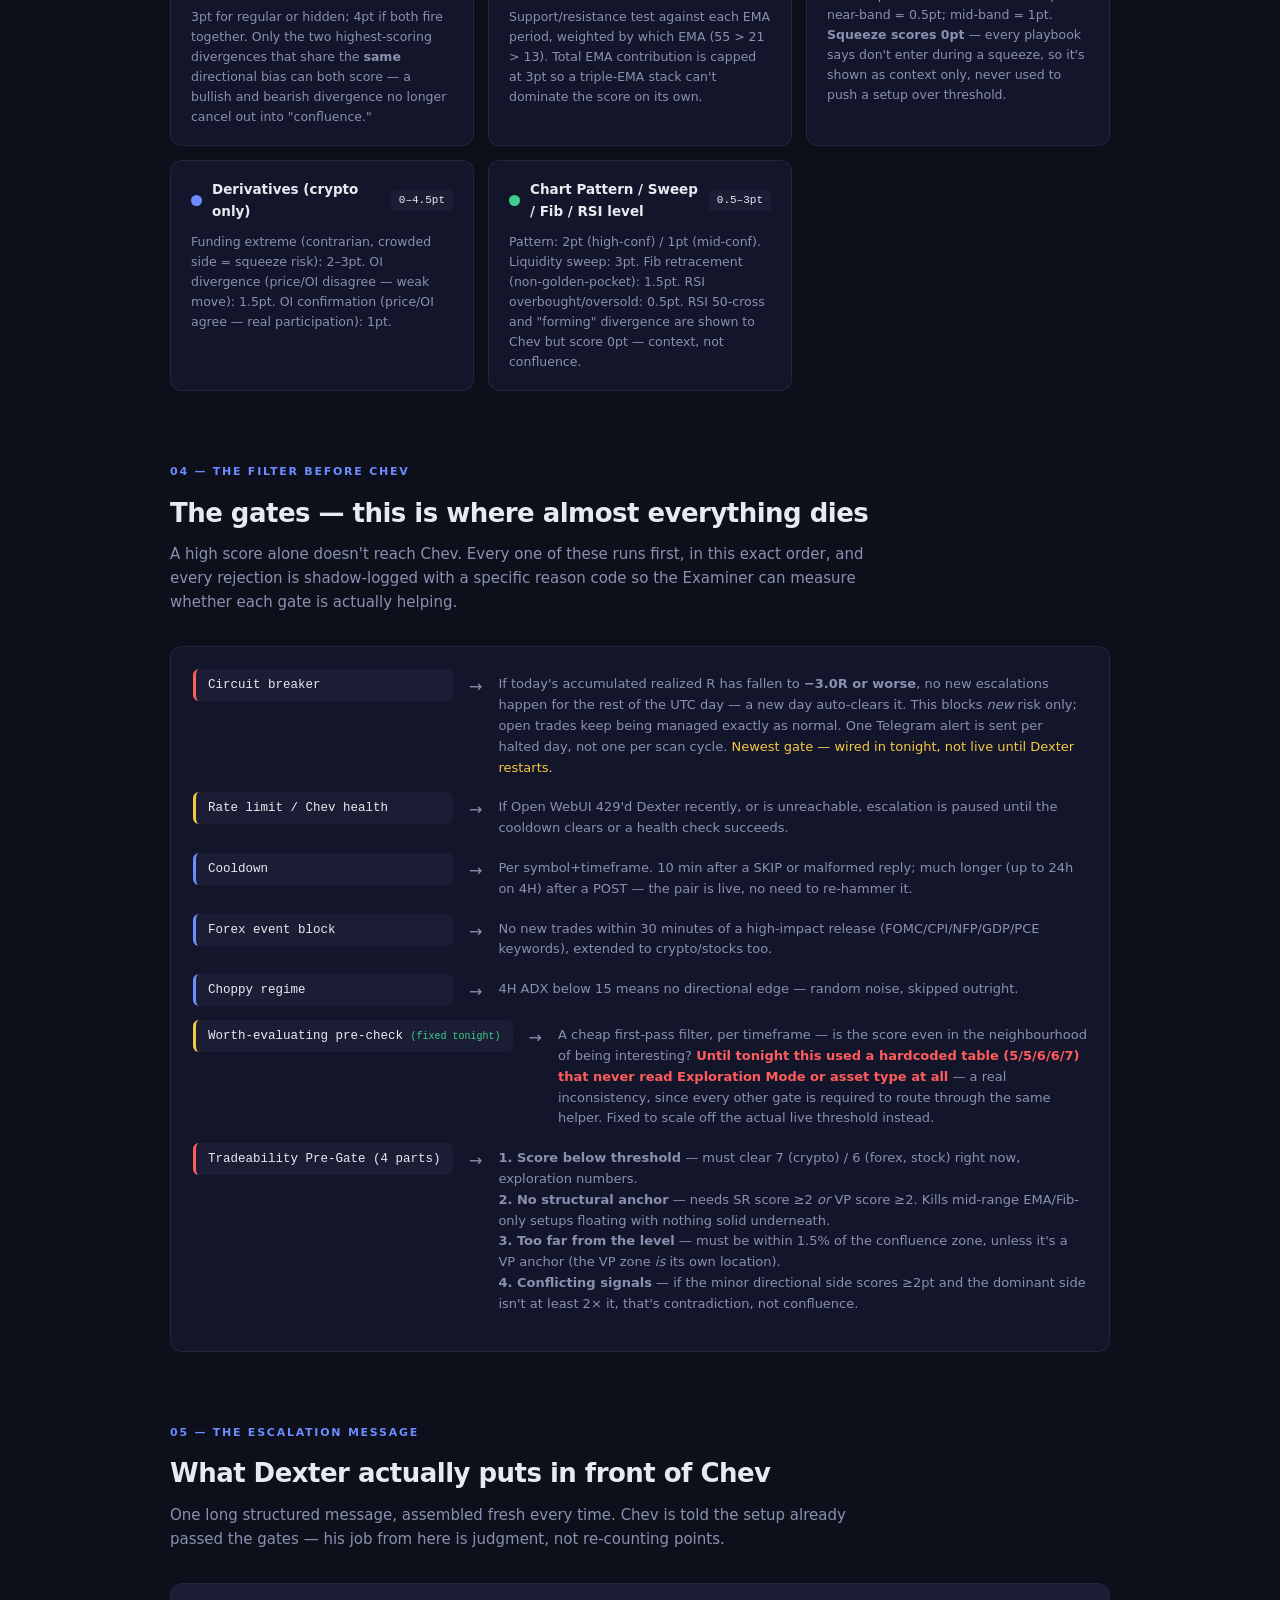
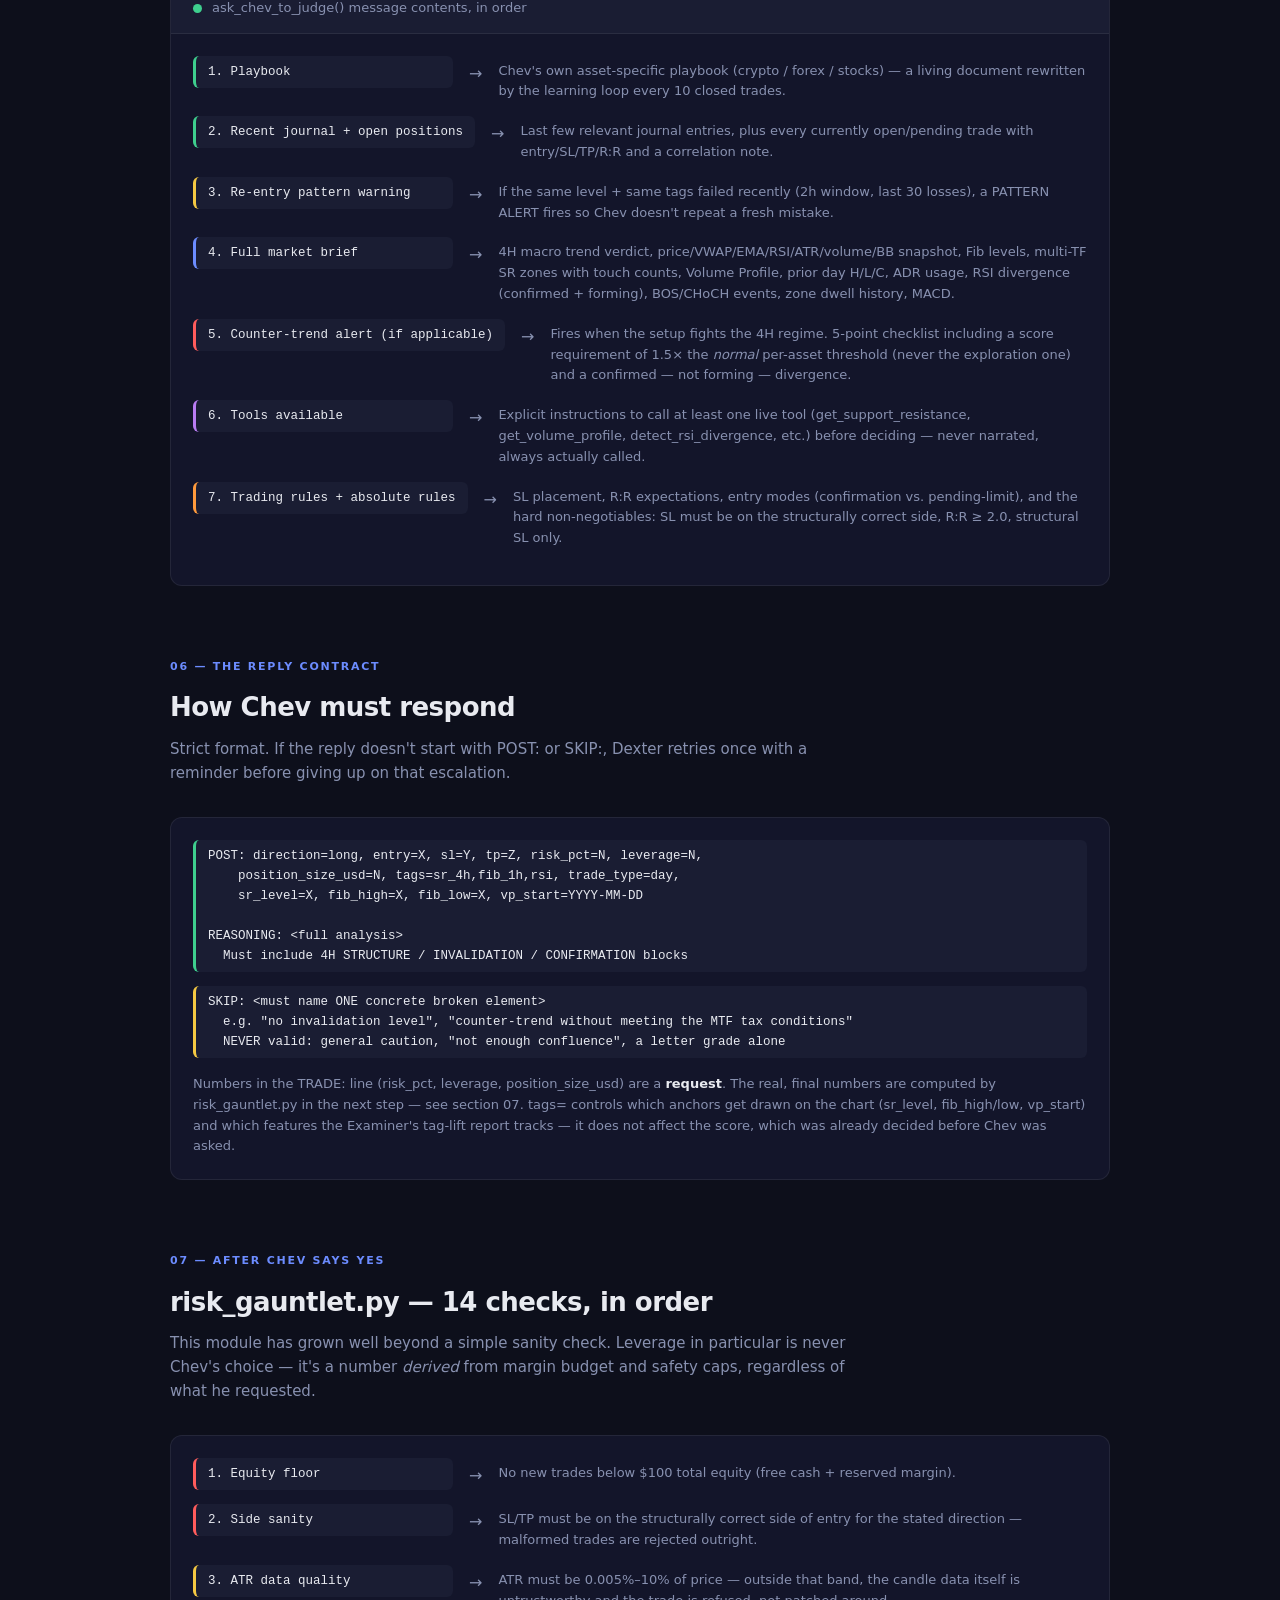
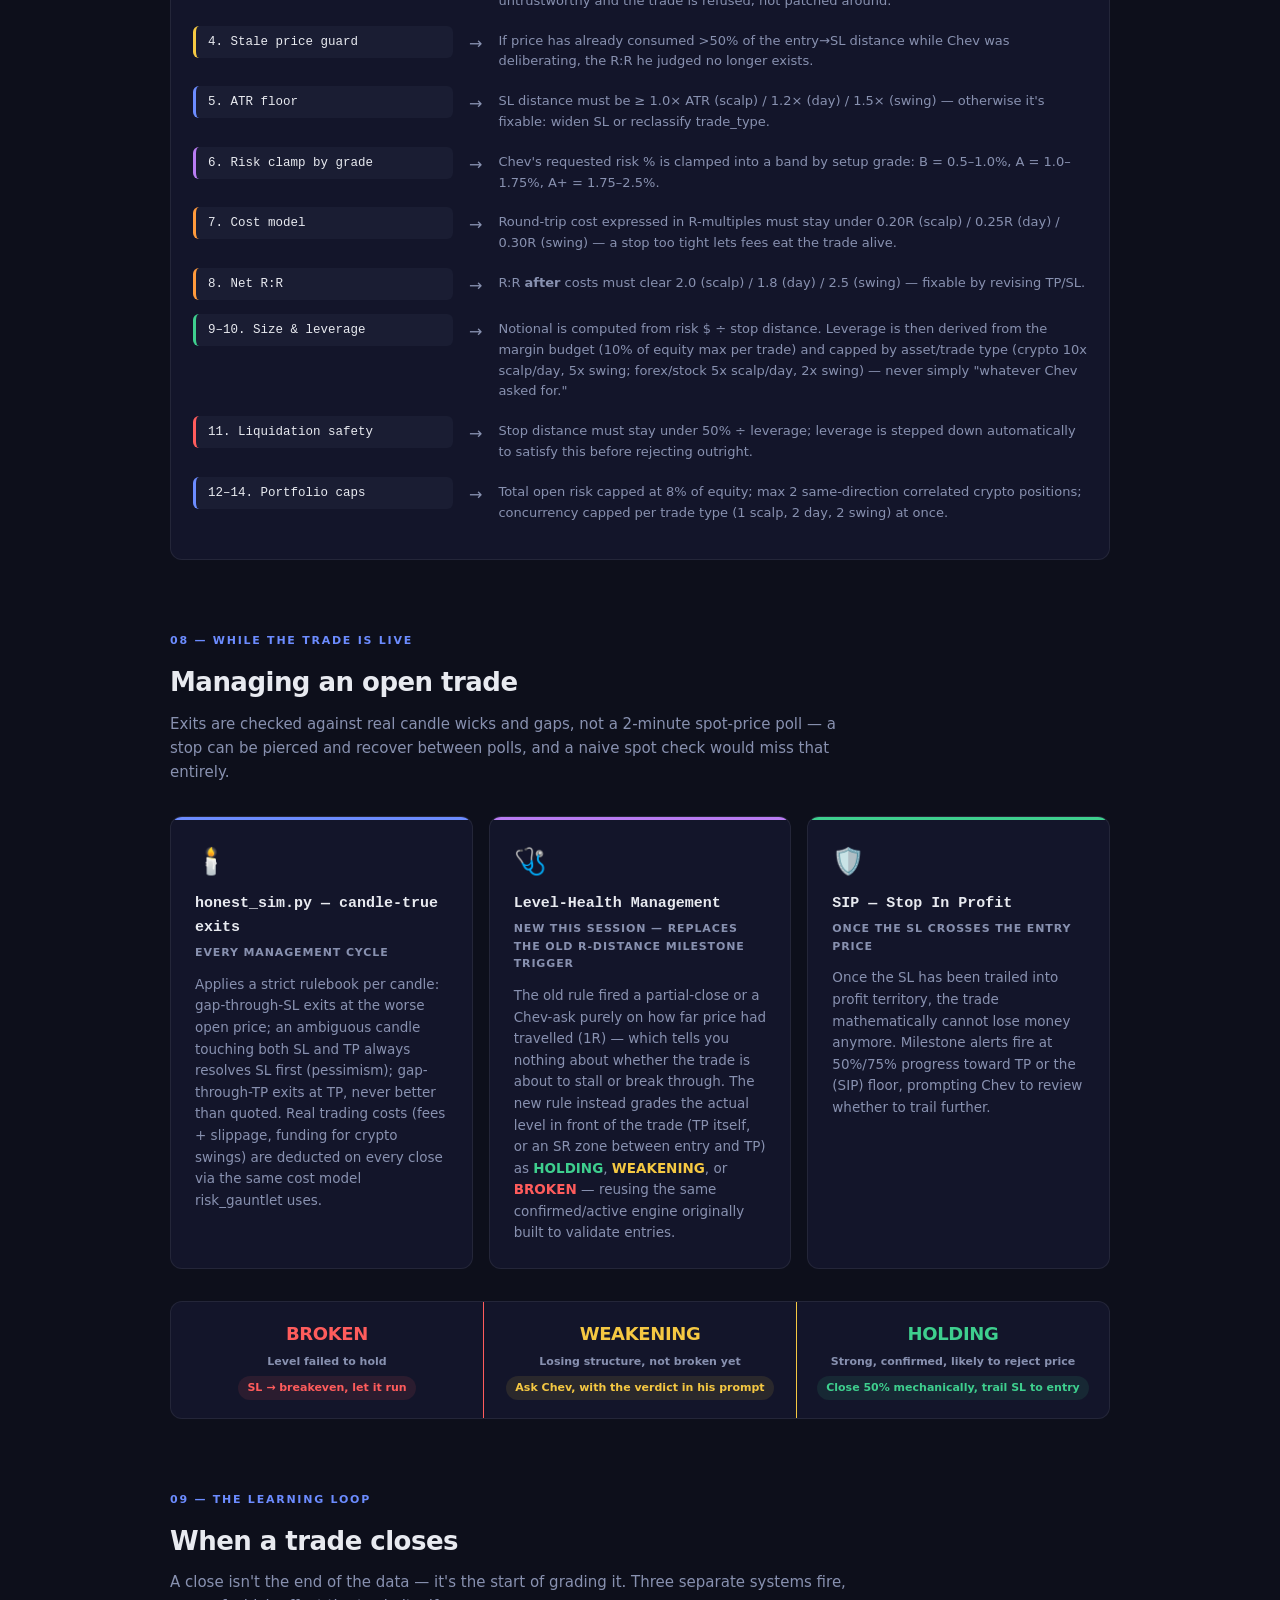
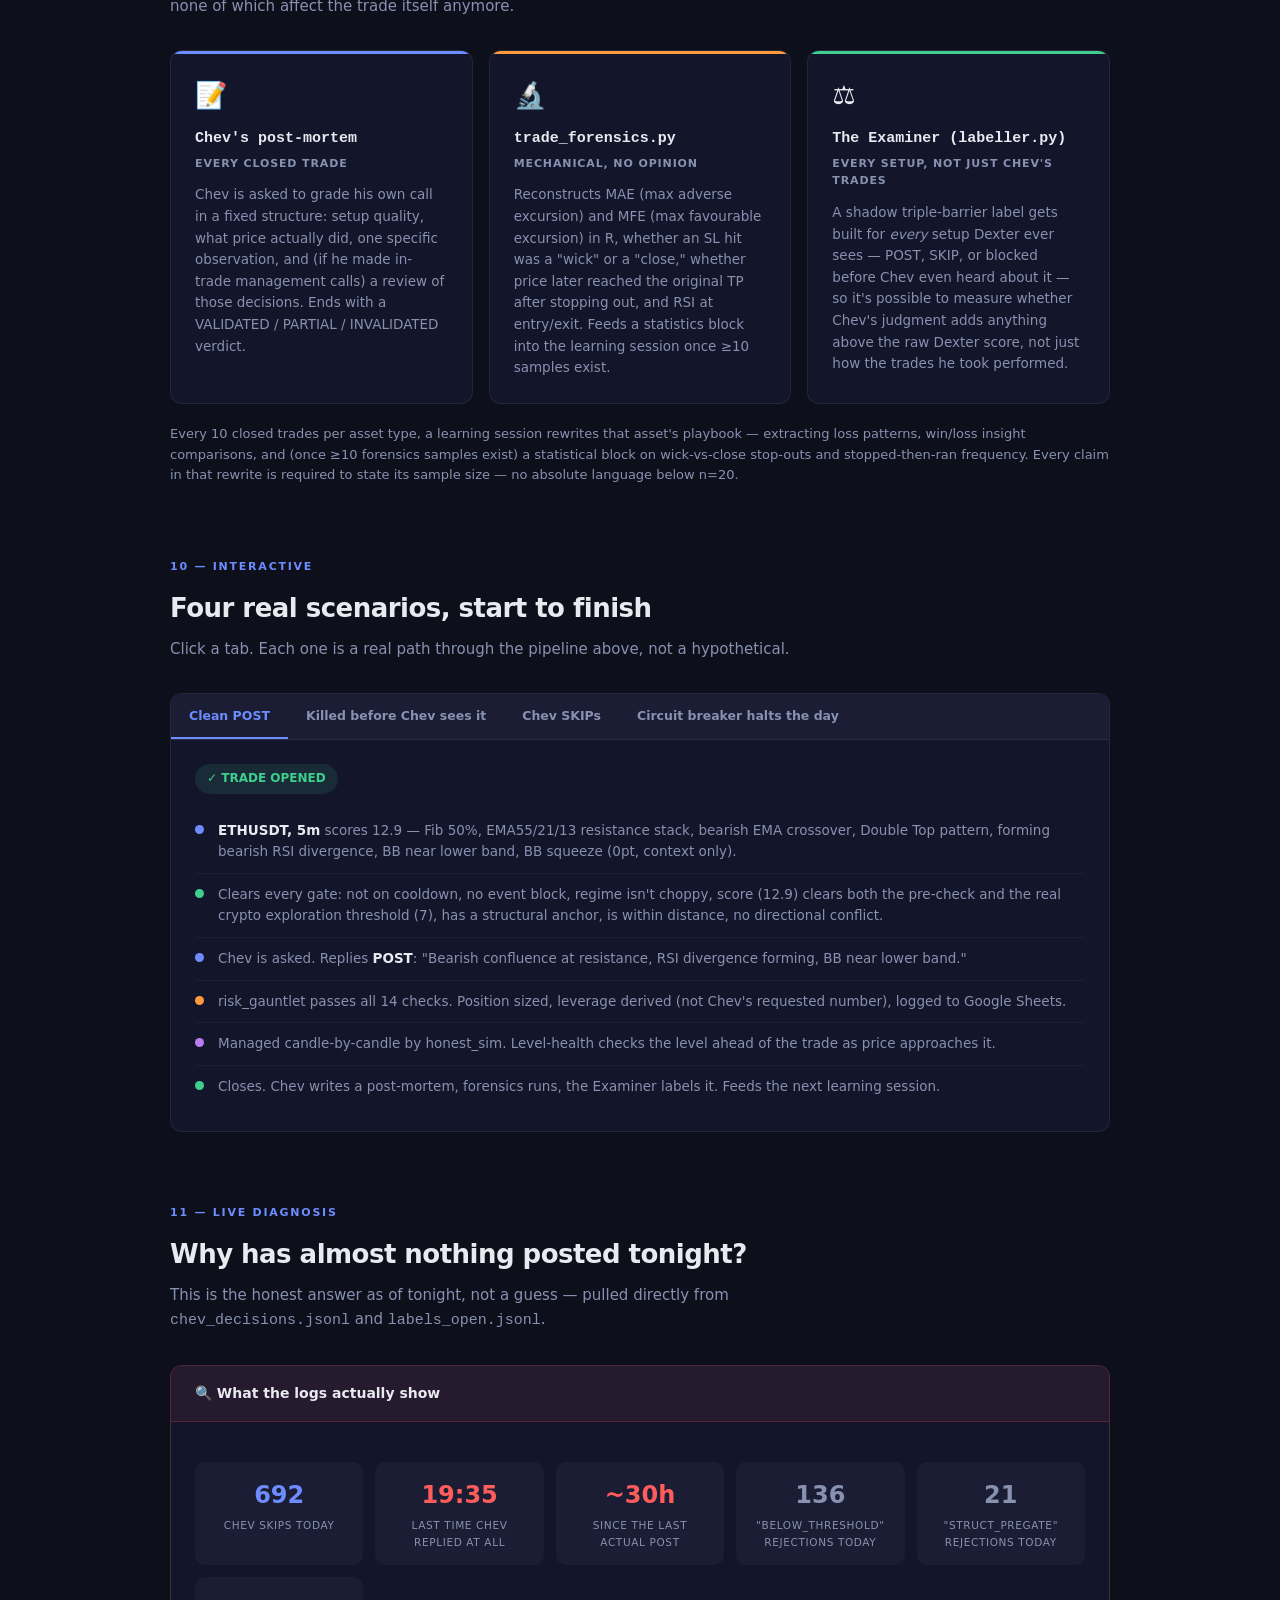
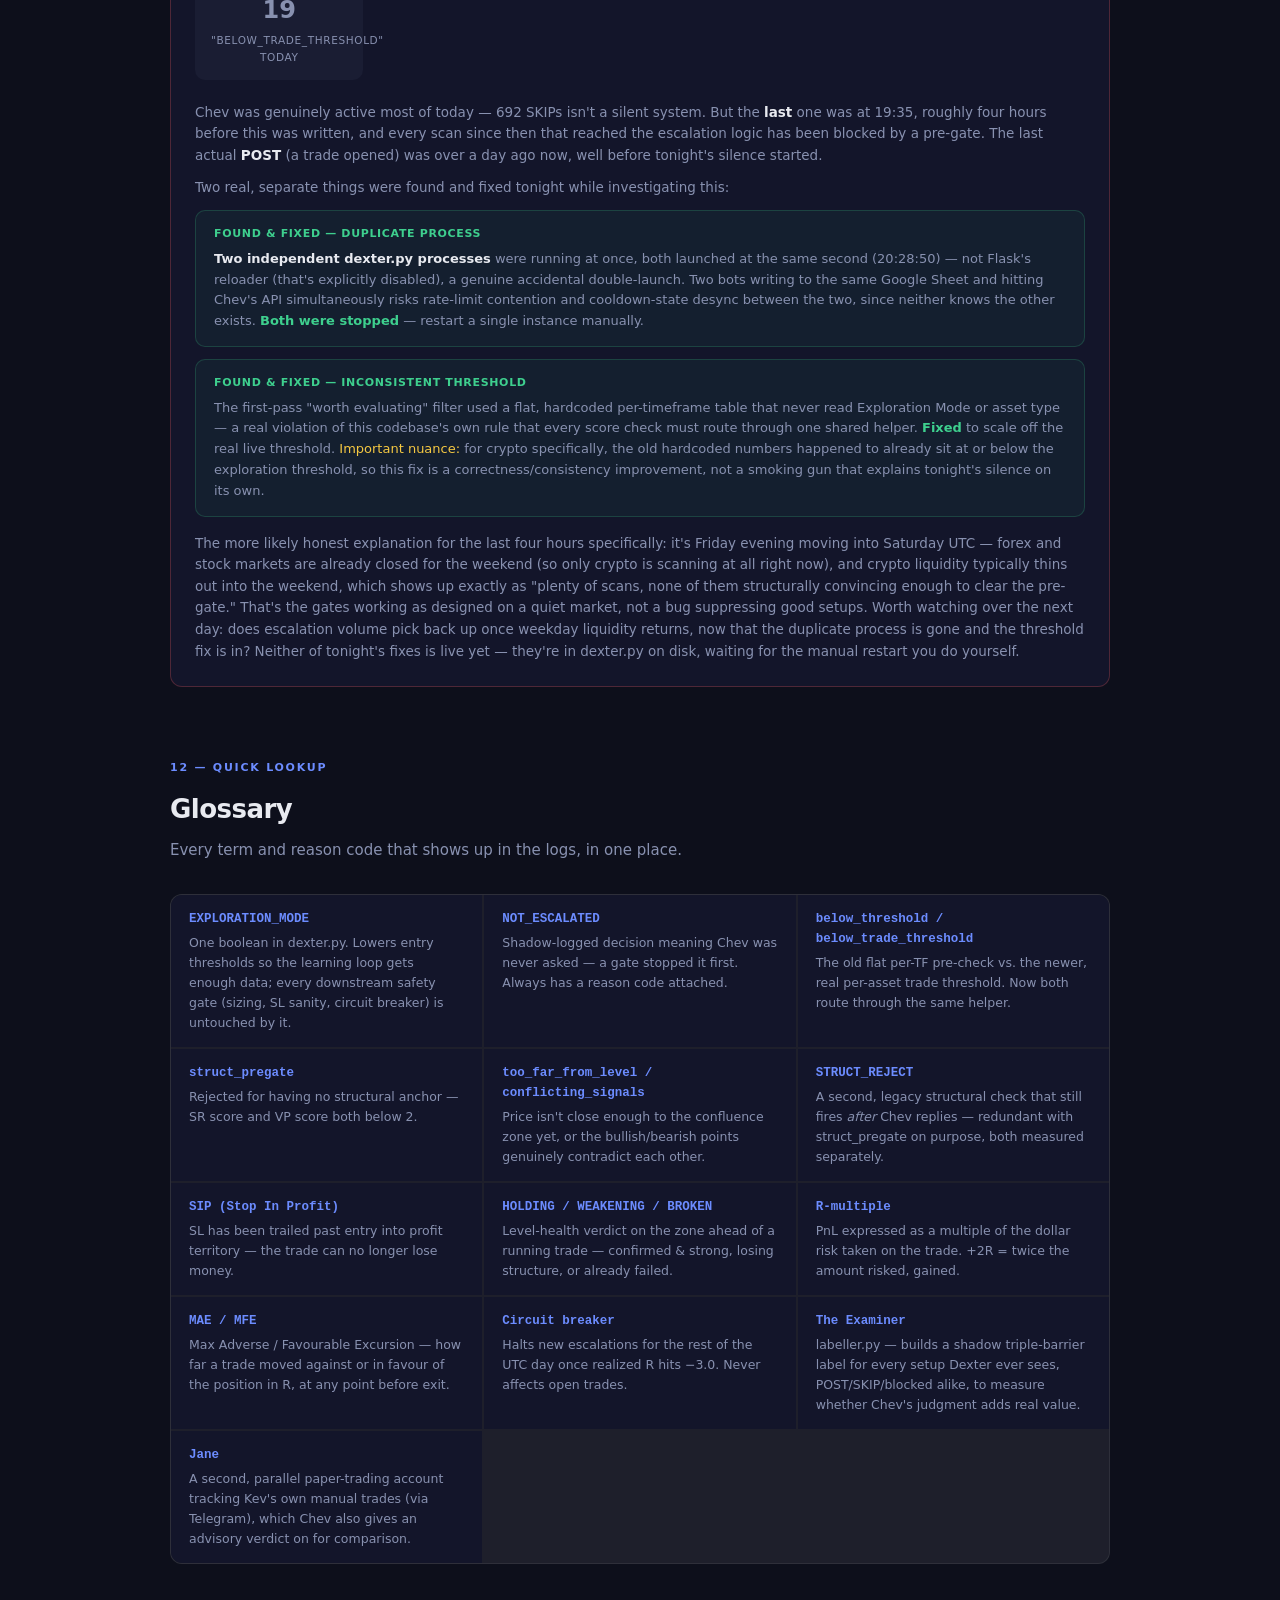
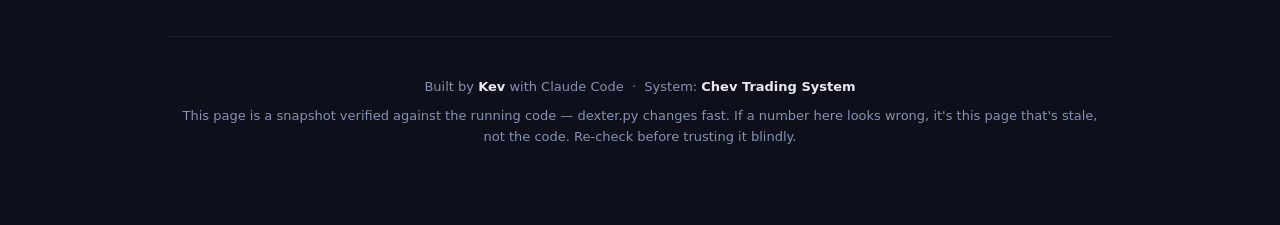
==== commit 8908676b: "Add honest sim, risk gauntlet, the Examiner, level-health trade management, fast structural anchors " ====
--- a/ALEJANDRO_GUIDE.html
+++ b/ALEJANDRO_GUIDE.html
@@ -3,12 +3,13 @@
 <head>
 <meta charset="UTF-8">
 <meta name="viewport" content="width=device-width, initial-scale=1.0">
-<title>Chev Trading System — Alejandro's Guide</title>
+<title>Chev Trading System — Pipeline Guide</title>
 <style>
   :root {
     --bg: #0d0f1b;
     --surface: #13152a;
     --surface2: #1a1d33;
+    --surface3: #21254a;
     --border: rgba(255,255,255,0.07);
     --accent: #6c8cff;
     --green: #3ecf8e;
@@ -28,16 +29,18 @@
     font-size: 15px;
     line-height: 1.6;
     padding: 40px 20px 80px;
-    max-width: 960px;
+    max-width: 980px;
     margin: 0 auto;
   }
+  a { color: var(--accent); }
+  code { font-family: 'Consolas', monospace; }
 
   /* ── HERO ── */
   .hero {
     text-align: center;
-    padding: 60px 20px 40px;
+    padding: 60px 20px 30px;
     border-bottom: 1px solid var(--border);
-    margin-bottom: 60px;
+    margin-bottom: 40px;
   }
   .hero .badge {
     display: inline-block;
@@ -62,376 +65,194 @@
     background-clip: text;
     margin-bottom: 16px;
   }
-  .hero p {
-    color: var(--muted);
-    font-size: 17px;
-    max-width: 600px;
-    margin: 0 auto;
-  }
-
-  /* ── SECTION HEADERS ── */
-  .section-label {
-    font-size: 11px;
-    font-weight: 700;
-    letter-spacing: 0.16em;
-    text-transform: uppercase;
-    color: var(--accent);
-    margin-bottom: 12px;
-  }
-  h2 {
-    font-size: 26px;
-    font-weight: 700;
-    letter-spacing: -0.02em;
-    margin-bottom: 8px;
-  }
-  .section-intro {
-    color: var(--muted);
-    margin-bottom: 36px;
-    max-width: 680px;
-  }
-  section { margin-bottom: 72px; }
-
-  /* ── FLOW DIAGRAM ── */
-  .flow {
-    display: flex;
-    align-items: center;
-    justify-content: center;
-    gap: 0;
-    flex-wrap: wrap;
-    padding: 40px 20px;
+  .hero p { color: var(--muted); font-size: 17px; max-width: 640px; margin: 0 auto; }
+  .hero .updated { margin-top: 18px; font-size: 12px; color: var(--muted); }
+
+  /* ── TOC ── */
+  .toc {
     background: var(--surface);
     border: 1px solid var(--border);
     border-radius: var(--radius);
-    row-gap: 20px;
-  }
-  .flow-node {
-    display: flex;
-    flex-direction: column;
-    align-items: center;
-    gap: 8px;
-    min-width: 110px;
-  }
+    padding: 20px 24px;
+    margin-bottom: 60px;
+    display: grid;
+    grid-template-columns: repeat(auto-fit, minmax(200px, 1fr));
+    gap: 6px 24px;
+  }
+  .toc a {
+    display: block;
+    font-size: 13px;
+    color: var(--muted);
+    text-decoration: none;
+    padding: 5px 0;
+  }
+  .toc a:hover { color: var(--accent); }
+  .toc a b { color: var(--text); font-weight: 600; }
+
+  /* ── SECTION HEADERS ── */
+  .section-label {
+    font-size: 11px; font-weight: 700; letter-spacing: 0.16em;
+    text-transform: uppercase; color: var(--accent); margin-bottom: 12px;
+  }
+  h2 { font-size: 26px; font-weight: 700; letter-spacing: -0.02em; margin-bottom: 8px; }
+  h3 { font-size: 17px; font-weight: 700; margin-bottom: 10px; }
+  .section-intro { color: var(--muted); margin-bottom: 32px; max-width: 700px; }
+  section { margin-bottom: 72px; scroll-margin-top: 20px; }
+
+  /* ── FLOW DIAGRAM ── */
+  .flow {
+    display: flex; align-items: center; justify-content: center; gap: 0;
+    flex-wrap: wrap; padding: 40px 20px; background: var(--surface);
+    border: 1px solid var(--border); border-radius: var(--radius); row-gap: 24px;
+  }
+  .flow-node { display: flex; flex-direction: column; align-items: center; gap: 8px; min-width: 108px; max-width: 130px; }
   .flow-icon {
-    width: 64px;
-    height: 64px;
-    border-radius: 16px;
-    display: flex;
-    align-items: center;
-    justify-content: center;
-    font-size: 28px;
-    border: 1px solid transparent;
-    position: relative;
+    width: 60px; height: 60px; border-radius: 16px; display: flex;
+    align-items: center; justify-content: center; font-size: 26px;
+    border: 1px solid transparent; position: relative;
   }
   .flow-icon.data    { background: rgba(62,207,142,0.12); border-color: rgba(62,207,142,0.25); }
   .flow-icon.engine  { background: rgba(108,140,255,0.12); border-color: rgba(108,140,255,0.25); }
   .flow-icon.dexter  { background: rgba(245,200,66,0.12); border-color: rgba(245,200,66,0.25); }
+  .flow-icon.gate    { background: rgba(255,92,92,0.12); border-color: rgba(255,92,92,0.25); }
   .flow-icon.chev    { background: rgba(108,140,255,0.18); border-color: rgba(108,140,255,0.40); box-shadow: 0 0 24px rgba(108,140,255,0.2); }
-  .flow-icon.jane    { background: rgba(185,124,243,0.12); border-color: rgba(185,124,243,0.25); }
-  .flow-icon.output  { background: rgba(255,154,60,0.12); border-color: rgba(255,154,60,0.25); }
-  .flow-label {
-    font-size: 12px;
-    font-weight: 600;
-    color: var(--text);
-    text-align: center;
-  }
-  .flow-sub {
-    font-size: 10px;
-    color: var(--muted);
-    text-align: center;
-    line-height: 1.3;
-  }
-  .flow-arrow {
-    font-size: 22px;
-    color: var(--muted);
-    padding: 0 4px;
-    margin-top: -24px;
-  }
+  .flow-icon.risk    { background: rgba(255,154,60,0.12); border-color: rgba(255,154,60,0.25); }
+  .flow-icon.manage  { background: rgba(185,124,243,0.12); border-color: rgba(185,124,243,0.25); }
+  .flow-icon.learn   { background: rgba(62,207,142,0.12); border-color: rgba(62,207,142,0.25); }
+  .flow-label { font-size: 12px; font-weight: 600; color: var(--text); text-align: center; }
+  .flow-sub { font-size: 10px; color: var(--muted); text-align: center; line-height: 1.3; }
+  .flow-arrow { font-size: 20px; color: var(--muted); padding: 0 2px; }
+
+  /* ── LIVE CONFIG STRIP ── */
+  .config-strip {
+    display: grid; grid-template-columns: repeat(auto-fit, minmax(150px, 1fr));
+    gap: 1px; background: var(--border); border: 1px solid var(--border);
+    border-radius: var(--radius); overflow: hidden; margin-top: 20px;
+  }
+  .config-cell { background: var(--surface); padding: 16px 18px; }
+  .config-cell .cfg-label { font-size: 10px; color: var(--muted); text-transform: uppercase; letter-spacing: 0.08em; font-weight: 700; margin-bottom: 6px; }
+  .config-cell .cfg-value { font-size: 18px; font-weight: 700; }
+  .config-cell .cfg-value.on { color: var(--green); }
+  .config-note { font-size: 12px; color: var(--muted); margin-top: 10px; }
 
   /* ── MODULE CARDS ── */
-  .cards {
-    display: grid;
-    grid-template-columns: repeat(auto-fill, minmax(280px, 1fr));
-    gap: 16px;
-  }
-  .card {
-    background: var(--surface);
-    border: 1px solid var(--border);
-    border-radius: var(--radius);
-    padding: 24px;
-    position: relative;
-    overflow: hidden;
-  }
-  .card::before {
-    content: '';
-    position: absolute;
-    top: 0; left: 0; right: 0;
-    height: 3px;
-    border-radius: var(--radius) var(--radius) 0 0;
-  }
+  .cards { display: grid; grid-template-columns: repeat(auto-fill, minmax(280px, 1fr)); gap: 16px; }
+  .card { background: var(--surface); border: 1px solid var(--border); border-radius: var(--radius); padding: 24px; position: relative; overflow: hidden; }
+  .card::before { content: ''; position: absolute; top: 0; left: 0; right: 0; height: 3px; border-radius: var(--radius) var(--radius) 0 0; }
   .card.green::before  { background: var(--green); }
   .card.blue::before   { background: var(--accent); }
   .card.yellow::before { background: var(--yellow); }
   .card.purple::before { background: var(--purple); }
   .card.orange::before { background: var(--orange); }
   .card.red::before    { background: var(--red); }
-
-  .card-icon { font-size: 28px; margin-bottom: 12px; }
-  .card-title {
-    font-size: 16px;
-    font-weight: 700;
-    margin-bottom: 4px;
-  }
-  .card-role {
-    font-size: 11px;
-    font-weight: 600;
-    letter-spacing: 0.1em;
-    text-transform: uppercase;
-    color: var(--muted);
-    margin-bottom: 14px;
-  }
-  .card p {
-    color: var(--muted);
-    font-size: 13.5px;
-    margin-bottom: 16px;
-  }
-  .io-row {
-    display: flex;
-    gap: 10px;
-    font-size: 12px;
-  }
-  .io-box {
-    flex: 1;
-    background: var(--surface2);
-    border: 1px solid var(--border);
-    border-radius: 8px;
-    padding: 10px 12px;
-  }
-  .io-box .io-label {
-    font-size: 10px;
-    font-weight: 700;
-    letter-spacing: 0.1em;
-    text-transform: uppercase;
-    margin-bottom: 6px;
-  }
-  .io-box.in .io-label  { color: var(--green); }
-  .io-box.out .io-label { color: var(--accent); }
-  .io-box ul { list-style: none; }
-  .io-box ul li { color: var(--muted); margin-bottom: 3px; }
-  .io-box ul li::before { content: '› '; color: var(--border); }
-
-  .touch-rule {
-    margin-top: 14px;
-    padding: 10px 14px;
-    border-radius: 8px;
-    font-size: 12px;
-    font-weight: 600;
-    display: flex;
-    align-items: center;
-    gap: 8px;
-  }
-  .touch-rule.danger { background: rgba(255,92,92,0.1); border: 1px solid rgba(255,92,92,0.2); color: var(--red); }
-  .touch-rule.caution { background: rgba(245,200,66,0.1); border: 1px solid rgba(245,200,66,0.2); color: var(--yellow); }
-  .touch-rule.safe { background: rgba(62,207,142,0.1); border: 1px solid rgba(62,207,142,0.2); color: var(--green); }
+  .card-icon { font-size: 26px; margin-bottom: 10px; }
+  .card-title { font-size: 15px; font-weight: 700; margin-bottom: 4px; font-family: monospace; }
+  .card-role { font-size: 11px; font-weight: 600; letter-spacing: 0.08em; text-transform: uppercase; color: var(--muted); margin-bottom: 12px; }
+  .card p { color: var(--muted); font-size: 13.5px; }
 
   /* ── CONFLUENCE TABLE ── */
-  .conf-grid {
-    display: grid;
-    grid-template-columns: repeat(auto-fill, minmax(260px, 1fr));
-    gap: 14px;
-  }
-  .conf-card {
-    background: var(--surface);
-    border: 1px solid var(--border);
-    border-radius: var(--radius);
-    padding: 20px;
-  }
-  .conf-header {
-    display: flex;
-    align-items: center;
-    gap: 12px;
-    margin-bottom: 12px;
-  }
-  .conf-dot {
-    width: 12px; height: 12px;
-    border-radius: 50%;
-    flex-shrink: 0;
-  }
-  .conf-name {
-    font-size: 14px;
-    font-weight: 700;
-  }
-  .conf-code {
-    font-family: monospace;
-    font-size: 11px;
-    color: var(--muted);
-    background: var(--surface2);
-    padding: 2px 8px;
-    border-radius: 4px;
-    margin-left: auto;
-  }
-  .conf-desc {
-    font-size: 13px;
-    color: var(--muted);
-    margin-bottom: 12px;
-  }
-  .conf-bar-wrap {
-    display: flex;
-    align-items: center;
-    gap: 10px;
-    font-size: 12px;
-  }
-  .conf-bar-track {
-    flex: 1;
-    height: 6px;
-    background: var(--surface2);
-    border-radius: 99px;
-    overflow: hidden;
-  }
-  .conf-bar-fill {
-    height: 100%;
-    border-radius: 99px;
-  }
-  .conf-strength {
-    font-size: 11px;
-    font-weight: 700;
-    min-width: 40px;
-    text-align: right;
-  }
-
-  /* ── SCORING THRESHOLD ── */
-  .threshold-row {
-    display: flex;
-    align-items: center;
-    gap: 0;
-    background: var(--surface);
-    border: 1px solid var(--border);
-    border-radius: var(--radius);
-    overflow: hidden;
-    margin-bottom: 16px;
-  }
-  .th-cell {
-    flex: 1;
-    padding: 20px;
-    text-align: center;
-    border-right: 1px solid var(--border);
-    position: relative;
-  }
+  .conf-grid { display: grid; grid-template-columns: repeat(auto-fill, minmax(260px, 1fr)); gap: 14px; }
+  .conf-card { background: var(--surface); border: 1px solid var(--border); border-radius: var(--radius); padding: 18px 20px; }
+  .conf-header { display: flex; align-items: center; gap: 10px; margin-bottom: 10px; }
+  .conf-dot { width: 11px; height: 11px; border-radius: 50%; flex-shrink: 0; }
+  .conf-name { font-size: 13.5px; font-weight: 700; }
+  .conf-pt { font-family: monospace; font-size: 11px; color: var(--text); background: var(--surface2); padding: 2px 8px; border-radius: 4px; margin-left: auto; white-space: nowrap; }
+  .conf-desc { font-size: 12.5px; color: var(--muted); }
+
+  /* ── THRESHOLD STRIP ── */
+  .threshold-row { display: flex; align-items: stretch; background: var(--surface); border: 1px solid var(--border); border-radius: var(--radius); overflow: hidden; margin-bottom: 16px; flex-wrap: wrap; }
+  .th-cell { flex: 1; min-width: 140px; padding: 18px; text-align: center; border-right: 1px solid var(--border); }
   .th-cell:last-child { border-right: none; }
-  .th-score {
-    font-size: 32px;
-    font-weight: 800;
-    letter-spacing: -0.03em;
-  }
-  .th-label {
-    font-size: 11px;
-    color: var(--muted);
-    margin-top: 4px;
-    font-weight: 600;
-  }
-  .th-action {
-    font-size: 12px;
-    margin-top: 6px;
-    font-weight: 600;
-    padding: 4px 10px;
-    border-radius: 99px;
-  }
+  .th-score { font-size: 26px; font-weight: 800; letter-spacing: -0.02em; }
+  .th-label { font-size: 11px; color: var(--muted); margin-top: 4px; font-weight: 600; }
+  .th-action { font-size: 11px; margin-top: 6px; font-weight: 600; padding: 3px 9px; border-radius: 99px; display: inline-block; }
   .th-skip { color: var(--red); background: rgba(255,92,92,0.1); }
   .th-watch { color: var(--yellow); background: rgba(245,200,66,0.1); }
   .th-escalate { color: var(--green); background: rgba(62,207,142,0.1); }
 
+  /* ── ACCORDION (pipeline walkthrough) ── */
+  .accordion { display: flex; flex-direction: column; gap: 10px; }
+  details.step {
+    background: var(--surface); border: 1px solid var(--border); border-radius: var(--radius);
+    overflow: hidden;
+  }
+  details.step[open] { border-color: rgba(108,140,255,0.3); }
+  details.step summary {
+    list-style: none; cursor: pointer; padding: 16px 20px; display: flex;
+    align-items: center; gap: 14px; user-select: none;
+  }
+  details.step summary::-webkit-details-marker { display: none; }
+  .step-num {
+    width: 28px; height: 28px; border-radius: 50%; background: var(--surface3);
+    display: flex; align-items: center; justify-content: center;
+    font-size: 12px; font-weight: 700; color: var(--accent); flex-shrink: 0;
+  }
+  .step-title { font-weight: 700; font-size: 14.5px; flex: 1; }
+  .step-tag { font-size: 10px; font-weight: 700; letter-spacing: 0.06em; text-transform: uppercase; padding: 3px 9px; border-radius: 99px; }
+  .step-tag.dexter { background: rgba(245,200,66,0.12); color: var(--yellow); }
+  .step-tag.chev   { background: rgba(108,140,255,0.15); color: var(--accent); }
+  .step-tag.gate   { background: rgba(255,92,92,0.12); color: var(--red); }
+  .step-chevron { color: var(--muted); font-size: 12px; transition: transform 0.15s; }
+  details.step[open] .step-chevron { transform: rotate(90deg); }
+  .step-body { padding: 0 20px 20px 62px; color: var(--muted); font-size: 13.5px; }
+  .step-body p { margin-bottom: 10px; }
+  .step-body code.inline { background: var(--surface2); padding: 1px 6px; border-radius: 4px; font-size: 12px; color: var(--text); }
+  .step-body ul { margin: 8px 0 8px 18px; }
+  .step-body li { margin-bottom: 4px; }
+
+  /* ── TABS (scenarios) ── */
+  .tabs { background: var(--surface); border: 1px solid var(--border); border-radius: var(--radius); overflow: hidden; }
+  .tab-buttons { display: flex; flex-wrap: wrap; background: var(--surface2); border-bottom: 1px solid var(--border); }
+  .tab-btn {
+    background: none; border: none; color: var(--muted); font-size: 12.5px; font-weight: 600;
+    padding: 14px 18px; cursor: pointer; border-bottom: 2px solid transparent; font-family: inherit;
+  }
+  .tab-btn:hover { color: var(--text); }
+  .tab-btn.active { color: var(--accent); border-bottom-color: var(--accent); }
+  .tab-panel { display: none; padding: 24px; }
+  .tab-panel.active { display: block; }
+  .scenario-verdict { display: inline-flex; align-items: center; gap: 8px; font-size: 12px; font-weight: 700; padding: 5px 12px; border-radius: 99px; margin-bottom: 16px; }
+  .scenario-verdict.post { background: rgba(62,207,142,0.12); color: var(--green); }
+  .scenario-verdict.skip { background: rgba(245,200,66,0.12); color: var(--yellow); }
+  .scenario-verdict.blocked { background: rgba(255,92,92,0.12); color: var(--red); }
+  .scenario-timeline { display: flex; flex-direction: column; gap: 0; }
+  .tl-row { display: flex; gap: 14px; padding: 10px 0; border-bottom: 1px solid rgba(255,255,255,0.04); }
+  .tl-row:last-child { border-bottom: none; }
+  .tl-dot { width: 9px; height: 9px; border-radius: 50%; margin-top: 5px; flex-shrink: 0; }
+  .tl-text { font-size: 13.5px; color: var(--muted); }
+  .tl-text b { color: var(--text); }
+
   /* ── ANNOTATED EXAMPLE ── */
-  .example-wrap {
-    background: var(--surface);
-    border: 1px solid var(--border);
-    border-radius: var(--radius);
-    overflow: hidden;
-  }
-  .example-header {
-    padding: 16px 24px;
-    background: var(--surface2);
-    border-bottom: 1px solid var(--border);
-    font-size: 13px;
-    color: var(--muted);
-    display: flex;
-    align-items: center;
-    gap: 10px;
-  }
-  .example-dot { width: 10px; height: 10px; border-radius: 50%; background: var(--green); }
-  .example-body { padding: 24px; }
-  .anno-line {
-    display: flex;
-    gap: 16px;
-    margin-bottom: 12px;
-    align-items: flex-start;
-  }
-  .anno-code {
-    font-family: monospace;
-    font-size: 13px;
-    color: var(--text);
-    background: var(--surface2);
-    padding: 6px 12px;
-    border-radius: 6px;
-    min-width: 300px;
-    flex-shrink: 0;
-    border-left: 3px solid;
-  }
-  .anno-arrow {
-    font-size: 18px;
-    color: var(--muted);
-    margin-top: 4px;
-    flex-shrink: 0;
-  }
-  .anno-explain {
-    font-size: 13px;
-    color: var(--muted);
-    padding-top: 4px;
-  }
+  .example-wrap { background: var(--surface); border: 1px solid var(--border); border-radius: var(--radius); overflow: hidden; }
+  .example-header { padding: 14px 22px; background: var(--surface2); border-bottom: 1px solid var(--border); font-size: 13px; color: var(--muted); display: flex; align-items: center; gap: 10px; }
+  .example-dot { width: 9px; height: 9px; border-radius: 50%; background: var(--green); flex-shrink: 0; }
+  .example-body { padding: 22px; }
+  .anno-line { display: flex; gap: 16px; margin-bottom: 14px; align-items: flex-start; flex-wrap: wrap; }
+  .anno-code { font-family: monospace; font-size: 12.5px; color: var(--text); background: var(--surface2); padding: 6px 12px; border-radius: 6px; min-width: 260px; flex-shrink: 0; border-left: 3px solid; }
+  .anno-arrow { font-size: 16px; color: var(--muted); margin-top: 5px; flex-shrink: 0; }
+  .anno-explain { font-size: 13px; color: var(--muted); padding-top: 5px; flex: 1; min-width: 200px; }
   .anno-explain strong { color: var(--text); }
 
-  /* ── RULES TABLE ── */
-  .rules-table {
-    width: 100%;
-    border-collapse: collapse;
-  }
-  .rules-table th {
-    text-align: left;
-    font-size: 11px;
-    font-weight: 700;
-    letter-spacing: 0.1em;
-    text-transform: uppercase;
-    color: var(--muted);
-    padding: 10px 16px;
-    border-bottom: 1px solid var(--border);
-  }
-  .rules-table td {
-    padding: 14px 16px;
-    font-size: 13.5px;
-    border-bottom: 1px solid rgba(255,255,255,0.03);
-    vertical-align: top;
-  }
-  .rules-table tr:last-child td { border-bottom: none; }
-  .rules-table td:first-child { color: var(--muted); min-width: 180px; }
-  .pill {
-    display: inline-block;
-    font-size: 11px;
-    font-weight: 700;
-    padding: 2px 9px;
-    border-radius: 99px;
-    margin-right: 4px;
-  }
-  .pill.kev { background: rgba(108,140,255,0.15); color: var(--accent); }
-  .pill.ale { background: rgba(62,207,142,0.15); color: var(--green); }
-  .pill.both { background: rgba(245,200,66,0.12); color: var(--yellow); }
-  .pill.never { background: rgba(255,92,92,0.12); color: var(--red); }
+  /* ── DIAGNOSIS PANEL ── */
+  .diag-panel { background: var(--surface); border: 1px solid rgba(255,92,92,0.25); border-radius: var(--radius); overflow: hidden; }
+  .diag-header { padding: 16px 24px; background: rgba(255,92,92,0.08); border-bottom: 1px solid rgba(255,92,92,0.2); display: flex; align-items: center; gap: 10px; font-weight: 700; font-size: 14px; }
+  .diag-body { padding: 24px; }
+  .diag-stat-row { display: grid; grid-template-columns: repeat(auto-fit, minmax(140px,1fr)); gap: 12px; margin: 16px 0 22px; }
+  .diag-stat { background: var(--surface2); border-radius: 10px; padding: 14px 16px; text-align: center; }
+  .diag-stat .n { font-size: 24px; font-weight: 800; }
+  .diag-stat .l { font-size: 10.5px; color: var(--muted); text-transform: uppercase; letter-spacing: 0.06em; margin-top: 3px; }
+  .fix-box { background: rgba(62,207,142,0.06); border: 1px solid rgba(62,207,142,0.2); border-radius: 10px; padding: 14px 18px; margin-top: 12px; }
+  .fix-box .fix-label { font-size: 11px; font-weight: 700; color: var(--green); text-transform: uppercase; letter-spacing: 0.06em; margin-bottom: 6px; }
+  .fix-box p { font-size: 13px; color: var(--muted); }
+
+  /* ── GLOSSARY ── */
+  .glossary { display: grid; grid-template-columns: repeat(auto-fill, minmax(300px,1fr)); gap: 2px; background: var(--border); border: 1px solid var(--border); border-radius: var(--radius); overflow: hidden; }
+  .g-item { background: var(--surface); padding: 14px 18px; }
+  .g-term { font-family: monospace; font-size: 12.5px; font-weight: 700; color: var(--accent); margin-bottom: 4px; }
+  .g-def { font-size: 12.5px; color: var(--muted); }
 
   /* ── FOOTER ── */
-  .footer {
-    text-align: center;
-    padding-top: 40px;
-    border-top: 1px solid var(--border);
-    color: var(--muted);
-    font-size: 13px;
-  }
+  .footer { text-align: center; padding-top: 40px; border-top: 1px solid var(--border); color: var(--muted); font-size: 13px; }
   .footer strong { color: var(--text); }
 </style>
 </head>
@@ -439,518 +260,610 @@
 
 <!-- HERO -->
 <div class="hero">
-  <div class="badge">For Alejandro — Read This First</div>
+  <div class="badge">Pipeline Reference — Updated Live</div>
   <h1>The Chev Trading System</h1>
-  <p>Everything you need to understand what we built, how it works, and what you can safely touch — without reading 7,000 lines of code.</p>
+  <p>Dexter watches the market, scores what he sees, and only bothers Chev when something looks real. Chev decides. Dexter executes, manages, and grades the outcome. This page follows one setup all the way through — plus what actually happened tonight.</p>
+  <div class="updated">Verified directly against the running code on 2026-07-04, 23:55 UTC+1 — not a static description, every number below was checked against the source.</div>
 </div>
 
-<!-- SECTION 1: SYSTEM FLOW -->
-<section>
+<div class="toc">
+  <div><a href="#big-picture"><b>01</b> — The Big Picture</a></div>
+  <div><a href="#walkthrough"><b>02</b> — Follow a Setup Through the Pipeline</a></div>
+  <div><a href="#scoring"><b>03</b> — How Dexter Scores a Setup</a></div>
+  <div><a href="#gates"><b>04</b> — The Gates Before Chev Ever Sees It</a></div>
+  <div><a href="#sends"><b>05</b> — What Dexter Actually Sends Chev</a></div>
+  <div><a href="#responds"><b>06</b> — How Chev Must Respond</a></div>
+  <div><a href="#gauntlet"><b>07</b> — What Happens After Chev Says Yes</a></div>
+  <div><a href="#managing"><b>08</b> — Managing an Open Trade</a></div>
+  <div><a href="#closing"><b>09</b> — When a Trade Closes (the learning loop)</a></div>
+  <div><a href="#scenarios"><b>10</b> — Four Real Scenarios</a></div>
+  <div><a href="#tonight"><b>11</b> — Tonight: Why Has Nothing Posted?</a></div>
+  <div><a href="#glossary"><b>12</b> — Glossary</a></div>
+</div>
+
+<!-- 01 BIG PICTURE -->
+<section id="big-picture">
   <div class="section-label">01 — The Big Picture</div>
   <h2>How the system flows</h2>
-  <p class="section-intro">Five components working in a chain. Each one has a single job. Nothing talks out of order. Follow the arrows.</p>
+  <p class="section-intro">Market data goes in one end. A trade decision — or a documented "no" — comes out the other. Nothing skips a step, and every rejection is logged somewhere, even the ones Chev never sees.</p>
 
   <div class="flow">
     <div class="flow-node">
       <div class="flow-icon data">📡</div>
       <div class="flow-label">Market Data</div>
-      <div class="flow-sub">Live OHLCV<br>candles via API</div>
+      <div class="flow-sub">Live candles: Binance (crypto), Twelve Data / Finnhub (forex, stocks)</div>
     </div>
     <div class="flow-arrow">→</div>
     <div class="flow-node">
       <div class="flow-icon engine">⚙️</div>
-      <div class="flow-label">engines.py</div>
-      <div class="flow-sub">The calculator.<br>Pure maths.</div>
+      <div class="flow-label">engines.py + patterns.py + derivs.py</div>
+      <div class="flow-sub">Pure maths: SR, Fib, VP, RSI div, patterns, funding/OI</div>
     </div>
     <div class="flow-arrow">→</div>
     <div class="flow-node">
       <div class="flow-icon dexter">🔬</div>
-      <div class="flow-label">dexter.py</div>
-      <div class="flow-sub">The analyst.<br>Runs every 5 min.</div>
+      <div class="flow-label">dexter.py<br>scan_pair_tf()</div>
+      <div class="flow-sub">Scores every pair/timeframe, every ~2 min</div>
+    </div>
+    <div class="flow-arrow">→</div>
+    <div class="flow-node">
+      <div class="flow-icon gate">🚦</div>
+      <div class="flow-label">The Gates</div>
+      <div class="flow-sub">Cooldowns, regime, pre-gate, circuit breaker — most setups die here</div>
     </div>
     <div class="flow-arrow">→</div>
     <div class="flow-node">
       <div class="flow-icon chev">🧠</div>
       <div class="flow-label">Chev (LLM)</div>
-      <div class="flow-sub">The senior trader.<br>Decides yes/no.</div>
+      <div class="flow-sub">POST or SKIP, with reasoning</div>
     </div>
     <div class="flow-arrow">→</div>
     <div class="flow-node">
-      <div class="flow-icon output">📊</div>
-      <div class="flow-label">Outputs</div>
-      <div class="flow-sub">Telegram, Sheets,<br>Webapp dashboard</div>
-    </div>
-  </div>
-
-  <br>
-
-  <div class="flow" style="justify-content: flex-start; gap: 20px; flex-direction: column; align-items: flex-start; padding: 24px 28px;">
-    <p style="font-size: 13px; color: var(--muted); margin-bottom: 4px;"><strong style="color:var(--text);">Jane</strong> (Alejandro's analyst) works in parallel — she receives Dexter's data via Telegram and sends her own independent view to Chev. Think of her as a second opinion that Chev can factor in before deciding.</p>
-    <p style="font-size: 13px; color: var(--muted);">The <strong style="color:var(--text);">webapp</strong> (index.html) is purely visual — it reads the outputs and draws them. It never writes anything back into Dexter or engines.</p>
-  </div>
-</section>
-
-<!-- SECTION 2: MODULE CARDS -->
-<section>
-  <div class="section-label">02 — The Modules</div>
-  <h2>What each file actually does</h2>
-  <p class="section-intro">Think of each file as a department in a trading firm. Each has one job. Each has rules about who can touch it.</p>
-
-  <div class="cards">
-
-    <div class="card green">
-      <div class="card-icon">⚙️</div>
-      <div class="card-title">engines.py</div>
-      <div class="card-role">The Calculator — ~3,000 lines</div>
-      <p>This is the pure mathematics of the system. It does not make decisions. It only measures. It receives raw candle data and outputs structured numbers that Dexter uses to build his analysis. If you break engines.py, Dexter stops working entirely.</p>
-      <div class="io-row">
-        <div class="io-box in">
-          <div class="io-label">Input</div>
-          <ul>
-            <li>OHLCV candles (price data)</li>
-            <li>Timeframe (1H, 4H, etc.)</li>
-          </ul>
-        </div>
-        <div class="io-box out">
-          <div class="io-label">Output</div>
-          <ul>
-            <li>Swing highs/lows</li>
-            <li>Leg strength scores</li>
-            <li>SR zone coordinates</li>
-            <li>Fibonacci anchors</li>
-            <li>Volume Profile bins</li>
-            <li>Pattern signals</li>
-          </ul>
-        </div>
-      </div>
-      <div class="touch-rule caution">⚠️ Alejandro: coordinate with Kev before editing</div>
-    </div>
-
-    <div class="card yellow">
-      <div class="card-icon">🔬</div>
-      <div class="card-title">dexter.py</div>
-      <div class="card-role">The Research Analyst — ~3,000 lines</div>
-      <p>Dexter runs on a 5-minute loop. He calls engines.py to get the maths, then scores each setup, counts confluences, and decides if Chev should hear about it. He writes everything to Google Sheets and builds the report that goes to Chev. He has no opinion — only measurements.</p>
-      <div class="io-row">
-        <div class="io-box in">
-          <div class="io-label">Input</div>
-          <ul>
-            <li>engines.py scores</li>
-            <li>Watchlist of pairs</li>
-            <li>Timeframe configs</li>
-          </ul>
-        </div>
-        <div class="io-box out">
-          <div class="io-label">Output</div>
-          <ul>
-            <li>Confluence count + list</li>
-            <li>Structured report for Chev</li>
-            <li>Google Sheets rows</li>
-            <li>Trade alerts via Telegram</li>
-          </ul>
-        </div>
-      </div>
-      <div class="touch-rule caution">⚠️ Alejandro: coordinate with Kev before editing</div>
-    </div>
-
-    <div class="card blue">
-      <div class="card-icon">🧠</div>
-      <div class="card-title">Chev (LLM in Open WebUI)</div>
-      <div class="card-role">The Senior Trader — AI decision maker</div>
-      <p>Chev is a large language model (Claude) running inside Open WebUI with a detailed system prompt. He reads Dexter's structured report and decides: trade or skip? He has personality, strategy, and risk awareness baked into his system prompt. He posts trade ideas to Telegram and the webapp.</p>
-      <div class="io-row">
-        <div class="io-box in">
-          <div class="io-label">Input</div>
-          <ul>
-            <li>Dexter's analysis report</li>
-            <li>Jane's signals (optional)</li>
-            <li>His own system prompt</li>
-          </ul>
-        </div>
-        <div class="io-box out">
-          <div class="io-label">Output</div>
-          <ul>
-            <li>Trade idea (pair, direction, SL, TP)</li>
-            <li>Reasoning in plain English</li>
-            <li>Telegram message</li>
-          </ul>
-        </div>
-      </div>
-      <div class="touch-rule caution">⚠️ Both: agree on system prompt changes before making them</div>
-    </div>
-
-    <div class="card purple">
-      <div class="card-icon">🔮</div>
-      <div class="card-title">Jane (telegram_listener.py)</div>
-      <div class="card-role">The Second Analyst — Alejandro's domain</div>
-      <p>Jane is Alejandro's custom analyst. She has her own market view and communicates through Telegram. Her signals feed into the same Telegram channel where Chev operates, giving a second independent perspective before a trade is posted. This is Alejandro's zone — he owns this code.</p>
-      <div class="io-row">
-        <div class="io-box in">
-          <div class="io-label">Input</div>
-          <ul>
-            <li>Dexter data via Telegram</li>
-            <li>Her own logic/rules</li>
-          </ul>
-        </div>
-        <div class="io-box out">
-          <div class="io-label">Output</div>
-          <ul>
-            <li>Her signal via Telegram</li>
-            <li>Agree/disagree with Chev</li>
-          </ul>
-        </div>
-      </div>
-      <div class="touch-rule safe">✅ Alejandro: this is yours — build freely</div>
-    </div>
-
-    <div class="card orange">
-      <div class="card-icon">📊</div>
-      <div class="card-title">webapp (index.html)</div>
-      <div class="card-role">The Trading Dashboard — Kev's domain</div>
-      <p>A single-page web app that shows everything visually: live charts with indicators, open trade ideas, Dexter's confluence results, and Chev's reasoning. It only reads data — it never changes Dexter, engines, or Chev. Kev owns this entirely.</p>
-      <div class="io-row">
-        <div class="io-box in">
-          <div class="io-label">Input</div>
-          <ul>
-            <li>Live market data (charts)</li>
-            <li>Dexter's API responses</li>
-            <li>Chev's trade ideas</li>
-          </ul>
-        </div>
-        <div class="io-box out">
-          <div class="io-label">Output</div>
-          <ul>
-            <li>Visual charts + indicators</li>
-            <li>Trade idea cards</li>
-            <li>Confluence overlays</li>
-          </ul>
-        </div>
-      </div>
-      <div class="touch-rule danger">🚫 Alejandro: hands off unless Kev specifically asks</div>
-    </div>
-
-    <div class="card red">
-      <div class="card-icon">📋</div>
-      <div class="card-title">Google Sheets</div>
-      <div class="card-role">The Trade Journal — permanent record</div>
-      <p>Every trade idea, every result, every confluence score gets written here by Dexter. The columns are fixed by index number — column 0, column 1, column 17. If you add or move a column without telling Kev, the entire system reads the wrong data. This is the most fragile part of the whole setup.</p>
-      <div class="io-row">
-        <div class="io-box in">
-          <div class="io-label">Writes</div>
-          <ul>
-            <li>Pair, direction, score</li>
-            <li>SL / TP levels</li>
-            <li>Confluences hit</li>
-            <li>Entry / exit times</li>
-          </ul>
-        </div>
-        <div class="io-box out">
-          <div class="io-label">Reads</div>
-          <ul>
-            <li>Performance stats</li>
-            <li>Win rate / drawdown</li>
-            <li>Historical trade log</li>
-          </ul>
-        </div>
-      </div>
-      <div class="touch-rule danger">🚫 Never add/move columns without telling Kev first</div>
-    </div>
-
-  </div>
-</section>
-
-<!-- SECTION 3: CONFLUENCES -->
-<section>
+      <div class="flow-icon risk">🛡️</div>
+      <div class="flow-label">risk_gauntlet.py</div>
+      <div class="flow-sub">14 checks decide real size &amp; leverage — Chev's numbers are a request, not the final word</div>
+    </div>
+    <div class="flow-arrow">→</div>
+    <div class="flow-node">
+      <div class="flow-icon manage">📈</div>
+      <div class="flow-label">Live Management</div>
+      <div class="flow-sub">honest_sim exits, level-health, SIP, milestones</div>
+    </div>
+    <div class="flow-arrow">→</div>
+    <div class="flow-node">
+      <div class="flow-icon learn">🎓</div>
+      <div class="flow-label">Close + Learn</div>
+      <div class="flow-sub">Postmortem, forensics, the Examiner, playbook rewrite</div>
+    </div>
+  </div>
+
+  <div class="config-strip">
+    <div class="config-cell">
+      <div class="cfg-label">Exploration Mode</div>
+      <div class="cfg-value on">ACTIVE</div>
+    </div>
+    <div class="config-cell">
+      <div class="cfg-label">Crypto Threshold</div>
+      <div class="cfg-value">7 <span style="color:var(--muted);font-size:12px;">(normal: 10)</span></div>
+    </div>
+    <div class="config-cell">
+      <div class="cfg-label">Forex / Stock Threshold</div>
+      <div class="cfg-value">6 <span style="color:var(--muted);font-size:12px;">(normal: 8)</span></div>
+    </div>
+    <div class="config-cell">
+      <div class="cfg-label">Max Distance From Level</div>
+      <div class="cfg-value">1.5% <span style="color:var(--muted);font-size:12px;">(normal: 0.75%)</span></div>
+    </div>
+    <div class="config-cell">
+      <div class="cfg-label">Circuit Breaker Halt</div>
+      <div class="cfg-value">−3.0R / day</div>
+    </div>
+  </div>
+  <div class="config-note">This is a paper account in a deliberate data-collection phase: the entry bar is lowered so the learning loop (the Examiner, the playbooks) gets enough closed trades to learn from. Every safety gate downstream of entry — risk sizing, stop-loss sanity, circuit breaker — is untouched by this and runs at full strength regardless. Check dexter.py's first console lines on startup to confirm this is still the live state; it is designed to be turned off by flipping one constant once ~30–40 trades per asset class have closed.</div>
+</section>
+
+<!-- 02 WALKTHROUGH -->
+<section id="walkthrough">
+  <div class="section-label">02 — Interactive</div>
+  <h2>Follow one setup through the entire pipeline</h2>
+  <p class="section-intro">Click each step to expand it. This is the exact order the code runs in — nothing here is simplified or reordered for narrative convenience.</p>
+
+  <div class="accordion">
+
+    <details class="step" open>
+      <summary>
+        <div class="step-num">1</div>
+        <div class="step-title">Every ~2 minutes, Dexter scans every pair × timeframe combination</div>
+        <div class="step-tag dexter">DEXTER</div>
+        <div class="step-chevron">▶</div>
+      </summary>
+      <div class="step-body">
+        <p>Crypto scans <code class="inline">5m / 15m / 30m / 1h / 4h</code>. Forex and stocks scan <code class="inline">15m / 30m / 1h / 4h</code> only — no 5m, the data's too thin to trust at that speed. Each (symbol, timeframe) pair only re-scans when its own candle has actually closed, not on a flat timer — a 4H pair isn't re-evaluated every 2 minutes, only every 4 hours.</p>
+        <p>If a symbol already has an open trade, it's skipped from new scans entirely for that symbol — Dexter doesn't pile more scrutiny onto something he's already managing.</p>
+      </div>
+    </details>
+
+    <details class="step">
+      <summary>
+        <div class="step-num">2</div>
+        <div class="step-title">engines.py / patterns.py / derivs.py do the actual measuring</div>
+        <div class="step-tag dexter">DEXTER</div>
+        <div class="step-chevron">▶</div>
+      </summary>
+      <div class="step-body">
+        <p>Dexter never eyeballs a chart — everything is a number produced by a dedicated module:</p>
+        <ul>
+          <li><b style="color:var(--text)">engines.py</b> — swing highs/lows, SR zone touch counts, Fibonacci anchors, Volume Profile bins, RSI divergence pivots.</li>
+          <li><b style="color:var(--text)">patterns.py</b> — chart pattern detection (head & shoulders, double top/bottom, triangles, flags) with a confidence score.</li>
+          <li><b style="color:var(--text)">derivs.py</b> — crypto-only: Binance funding rate (read as a <i>contrarian</i> signal — the crowded side pays to stay in, which is squeeze fuel against them) and open-interest trend (price+OI direction agreement/disagreement).</li>
+        </ul>
+      </div>
+    </details>
+
+    <details class="step">
+      <summary>
+        <div class="step-num">3</div>
+        <div class="step-title">Every signal gets turned into points, then multiplied by timeframe</div>
+        <div class="step-tag dexter">DEXTER</div>
+        <div class="step-chevron">▶</div>
+      </summary>
+      <div class="step-body">
+        <p>Full breakdown in <a href="#scoring">section 03</a>. The short version: SR, Golden Pocket, Volume Profile, and confirmed RSI divergence are the heavyweight signals (3–4pt); EMA position, Bollinger Band state, chart patterns, and Fibonacci add smaller amounts; a few things (BB squeeze, RSI 50-cross, "forming" divergence) are shown to Chev as context but score <b style="color:var(--text)">zero</b> points on purpose, because scoring them contradicted the playbook rule to avoid entering during them.</p>
+      </div>
+    </details>
+
+    <details class="step">
+      <summary>
+        <div class="step-num">4</div>
+        <div class="step-title">The gates — most setups die right here, before Chev is ever asked</div>
+        <div class="step-tag gate">GATE</div>
+        <div class="step-chevron">▶</div>
+      </summary>
+      <div class="step-body">
+        <p>Full breakdown in <a href="#gates">section 04</a>. In order: circuit breaker → rate-limit/Chev-health check → cooldown → forex event block → choppy-regime filter → the minimum-worth-evaluating pre-check → the four-part Tradeability Pre-Gate (score threshold, structural anchor, distance from level, directional conflict). Every rejection here is shadow-logged to the Examiner with a specific reason code — nothing just silently vanishes.</p>
+      </div>
+    </details>
+
+    <details class="step">
+      <summary>
+        <div class="step-num">5</div>
+        <div class="step-title">If it survives everything above, Chev gets asked</div>
+        <div class="step-tag chev">CHEV</div>
+        <div class="step-chevron">▶</div>
+      </summary>
+      <div class="step-body">
+        <p>Full breakdown in <a href="#sends">section 05</a>. Chev receives his own playbook, recent journal entries, current open positions, a full market brief (price, Fib, SR, Volume Profile, RSI, BOS/CHoCH, session context), and an explicit set of tools he's instructed to call before deciding. He replies in a strict format — see <a href="#responds">section 06</a>.</p>
+      </div>
+    </details>
+
+    <details class="step">
+      <summary>
+        <div class="step-num">6</div>
+        <div class="step-title">If Chev says POST, risk_gauntlet.py decides what actually happens</div>
+        <div class="step-tag gate">GATE</div>
+        <div class="step-chevron">▶</div>
+      </summary>
+      <div class="step-body">
+        <p>Full breakdown in <a href="#gauntlet">section 07</a>. Chev's requested size, risk %, and leverage are treated as a <i>request</i>, not an instruction — 14 sequential checks (equity floor, side sanity, ATR data quality, stale price, ATR floor, risk-band clamp by setup grade, cost model, net R:R after costs, sizing, leverage <i>derived</i> from margin budget, liquidation safety, portfolio heat cap, correlation cap, concurrency cap) can adjust or outright reject the trade before it's logged.</p>
+      </div>
+    </details>
+
+    <details class="step">
+      <summary>
+        <div class="step-num">7</div>
+        <div class="step-title">Logged to Google Sheets, then managed candle-by-candle</div>
+        <div class="step-tag dexter">DEXTER</div>
+        <div class="step-chevron">▶</div>
+      </summary>
+      <div class="step-body">
+        <p>Full breakdown in <a href="#managing">section 08</a>. Exits are checked against real candle wicks and gaps (<code class="inline">honest_sim.py</code>), not just a spot price poll — a stop can be hit and recover between two-minute checks, and this system catches that instead of missing it. Partial take-profit, stop-in-profit, and the newer level-health trade management all live here.</p>
+      </div>
+    </details>
+
+    <details class="step">
+      <summary>
+        <div class="step-num">8</div>
+        <div class="step-title">On close: Chev reviews himself, and the Examiner grades everyone</div>
+        <div class="step-tag chev">CHEV</div>
+        <div class="step-chevron">▶</div>
+      </summary>
+      <div class="step-body">
+        <p>Full breakdown in <a href="#closing">section 09</a>. Every closed trade gets a forced post-mortem from Chev, a mechanical MAE/MFE/RSI-path forensic report, and — separately, silently, for <i>every</i> setup Dexter ever saw (POST, SKIP, or blocked before Chev even heard about it) — a triple-barrier label from the Examiner (<code class="inline">labeller.py</code>), which is what eventually tells us whether Chev's judgment is actually adding anything over the raw score.</p>
+      </div>
+    </details>
+
+  </div>
+</section>
+
+<!-- 03 SCORING -->
+<section id="scoring">
   <div class="section-label">03 — The Scoring System</div>
   <h2>How Dexter scores a setup</h2>
-  <p class="section-intro">This is the heart of the system. Dexter doesn't guess — he counts signals. The more signals that agree, the higher the score. When the score passes a threshold, Chev gets told about it. This is what you need to understand deeply before touching engines.py or dexter.py.</p>
+  <p class="section-intro">Score = raw points × a timeframe multiplier. The multiplier makes higher timeframes structurally worth more — the same signal on 4H needs to clear a smaller relative bar than on 15m to be taken just as seriously.</p>
 
   <div class="threshold-row">
-    <div class="th-cell">
-      <div class="th-score" style="color: var(--red);">1–2</div>
-      <div class="th-label">Confluences</div>
-      <div class="th-action th-skip">Skip — too weak</div>
-    </div>
-    <div class="th-cell">
-      <div class="th-score" style="color: var(--yellow);">2</div>
-      <div class="th-label">Confluences</div>
-      <div class="th-action th-watch">Watch list only</div>
-    </div>
-    <div class="th-cell" style="background: rgba(62,207,142,0.05);">
-      <div class="th-score" style="color: var(--green);">3+</div>
-      <div class="th-label">Confluences</div>
-      <div class="th-action th-escalate">Escalate to Chev</div>
-    </div>
+    <div class="th-cell"><div class="th-score" style="color:var(--accent)">×1.2</div><div class="th-label">4H</div></div>
+    <div class="th-cell"><div class="th-score" style="color:var(--accent)">×1.0</div><div class="th-label">1H (and 5m, no TF entry)</div></div>
+    <div class="th-cell"><div class="th-score" style="color:var(--accent)">×0.9</div><div class="th-label">30M</div></div>
+    <div class="th-cell"><div class="th-score" style="color:var(--accent)">×0.9</div><div class="th-label">15M</div></div>
   </div>
 
   <div class="conf-grid">
-
     <div class="conf-card">
-      <div class="conf-header">
-        <div class="conf-dot" style="background:#6c8cff;"></div>
-        <div class="conf-name">Support / Resistance</div>
-        <div class="conf-code">SR</div>
-      </div>
-      <div class="conf-desc">Price previously bounced from this level. engines.py measures how many times it was tested and how strongly it held. A level tested 8 times is much stronger than one tested twice. This is the most common confluence in the system.</div>
-      <div class="conf-bar-wrap">
-        <span style="color:var(--muted);font-size:11px;">Weight</span>
-        <div class="conf-bar-track">
-          <div class="conf-bar-fill" style="width:90%;background:#6c8cff;"></div>
+      <div class="conf-header"><div class="conf-dot" style="background:#6c8cff"></div><div class="conf-name">Support / Resistance</div><div class="conf-pt">3pt / 2pt</div></div>
+      <div class="conf-desc">A zone touched 3+ times scores 3pt (multi-touch); touched 1–2 times scores 2pt. If both a resistance and support zone are in range at once, only the <b>nearer</b> one scores — price sandwiched mid-range isn't double confluence, it's chop.</div>
+    </div>
+    <div class="conf-card">
+      <div class="conf-header"><div class="conf-dot" style="background:#3ecf8e"></div><div class="conf-name">Golden Pocket</div><div class="conf-pt">3pt</div></div>
+      <div class="conf-desc">The 0.618 Fibonacci retracement zone. Stacking with an SR zone at the same price triggers a named "GP×SR deadly combo" with a ×1.15 quality bonus.</div>
+    </div>
+    <div class="conf-card">
+      <div class="conf-header"><div class="conf-dot" style="background:#f5c842"></div><div class="conf-name">Volume Profile (POC/VAH/VAL)</div><div class="conf-pt">3pt / 1.5pt</div></div>
+      <div class="conf-desc">Full points if the underlying auction anchor is confirmed with follow-through; half points if the anchor is active but not yet confirmed (marked "unconfirmed-anchor" in the reason string, still visible to Chev).</div>
+    </div>
+    <div class="conf-card">
+      <div class="conf-header"><div class="conf-dot" style="background:#ff5c5c"></div><div class="conf-name">RSI Divergence (confirmed)</div><div class="conf-pt">3pt / 4pt</div></div>
+      <div class="conf-desc">3pt for regular or hidden; 4pt if both fire together. Only the two highest-scoring divergences that share the <b>same</b> directional bias can both score — a bullish and bearish divergence no longer cancel out into "confluence."</div>
+    </div>
+    <div class="conf-card">
+      <div class="conf-header"><div class="conf-dot" style="background:#b97cf3"></div><div class="conf-name">EMA (55 / 21 / 13)</div><div class="conf-pt">2 / 1 / 0.5pt</div></div>
+      <div class="conf-desc">Support/resistance test against each EMA period, weighted by which EMA (55 > 21 > 13). Total EMA contribution is capped at 3pt so a triple-EMA stack can't dominate the score on its own.</div>
+    </div>
+    <div class="conf-card">
+      <div class="conf-header"><div class="conf-dot" style="background:#ff9a3c"></div><div class="conf-name">Bollinger Bands</div><div class="conf-pt">2 / 0.5 / 1pt</div></div>
+      <div class="conf-desc">BURST (price outside the band) = 2pt; near-band = 0.5pt; mid-band = 1pt. <b>Squeeze scores 0pt</b> — every playbook says don't enter during a squeeze, so it's shown as context only, never used to push a setup over threshold.</div>
+    </div>
+    <div class="conf-card">
+      <div class="conf-header"><div class="conf-dot" style="background:#6c8cff"></div><div class="conf-name">Derivatives (crypto only)</div><div class="conf-pt">0–4.5pt</div></div>
+      <div class="conf-desc">Funding extreme (contrarian, crowded side = squeeze risk): 2–3pt. OI divergence (price/OI disagree — weak move): 1.5pt. OI confirmation (price/OI agree — real participation): 1pt.</div>
+    </div>
+    <div class="conf-card">
+      <div class="conf-header"><div class="conf-dot" style="background:#3ecf8e"></div><div class="conf-name">Chart Pattern / Sweep / Fib / RSI level</div><div class="conf-pt">0.5–3pt</div></div>
+      <div class="conf-desc">Pattern: 2pt (high-conf) / 1pt (mid-conf). Liquidity sweep: 3pt. Fib retracement (non-golden-pocket): 1.5pt. RSI overbought/oversold: 0.5pt. RSI 50-cross and "forming" divergence are shown to Chev but score 0pt — context, not confluence.</div>
+    </div>
+  </div>
+</section>
+
+<!-- 04 GATES -->
+<section id="gates">
+  <div class="section-label">04 — The Filter Before Chev</div>
+  <h2>The gates — this is where almost everything dies</h2>
+  <p class="section-intro">A high score alone doesn't reach Chev. Every one of these runs first, in this exact order, and every rejection is shadow-logged with a specific reason code so the Examiner can measure whether each gate is actually helping.</p>
+
+  <div class="example-wrap">
+    <div class="example-body">
+      <div class="anno-line">
+        <div class="anno-code" style="border-color:var(--red)">Circuit breaker</div>
+        <div class="anno-arrow">→</div>
+        <div class="anno-explain">If today's accumulated realized R has fallen to <b>−3.0R or worse</b>, no new escalations happen for the rest of the UTC day — a new day auto-clears it. This blocks <i>new</i> risk only; open trades keep being managed exactly as normal. One Telegram alert is sent per halted day, not one per scan cycle. <span style="color:var(--yellow)">Newest gate — wired in tonight, not live until Dexter restarts.</span></div>
+      </div>
+      <div class="anno-line">
+        <div class="anno-code" style="border-color:var(--yellow)">Rate limit / Chev health</div>
+        <div class="anno-arrow">→</div>
+        <div class="anno-explain">If Open WebUI 429'd Dexter recently, or is unreachable, escalation is paused until the cooldown clears or a health check succeeds.</div>
+      </div>
+      <div class="anno-line">
+        <div class="anno-code" style="border-color:var(--accent)">Cooldown</div>
+        <div class="anno-arrow">→</div>
+        <div class="anno-explain">Per symbol+timeframe. 10 min after a SKIP or malformed reply; much longer (up to 24h on 4H) after a POST — the pair is live, no need to re-hammer it.</div>
+      </div>
+      <div class="anno-line">
+        <div class="anno-code" style="border-color:var(--accent)">Forex event block</div>
+        <div class="anno-arrow">→</div>
+        <div class="anno-explain">No new trades within 30 minutes of a high-impact release (FOMC/CPI/NFP/GDP/PCE keywords), extended to crypto/stocks too.</div>
+      </div>
+      <div class="anno-line">
+        <div class="anno-code" style="border-color:var(--accent)">Choppy regime</div>
+        <div class="anno-arrow">→</div>
+        <div class="anno-explain">4H ADX below 15 means no directional edge — random noise, skipped outright.</div>
+      </div>
+      <div class="anno-line">
+        <div class="anno-code" style="border-color:var(--yellow)">Worth-evaluating pre-check <span style="font-size:10px;color:var(--green)">(fixed tonight)</span></div>
+        <div class="anno-arrow">→</div>
+        <div class="anno-explain">A cheap first-pass filter, per timeframe — is the score even in the neighbourhood of being interesting? <b style="color:var(--red)">Until tonight this used a hardcoded table (5/5/6/6/7) that never read Exploration Mode or asset type at all</b> — a real inconsistency, since every other gate is required to route through the same helper. Fixed to scale off the actual live threshold instead.</div>
+      </div>
+      <div class="anno-line">
+        <div class="anno-code" style="border-color:var(--red)">Tradeability Pre-Gate (4 parts)</div>
+        <div class="anno-arrow">→</div>
+        <div class="anno-explain">
+          <b>1. Score below threshold</b> — must clear 7 (crypto) / 6 (forex, stock) right now, exploration numbers.<br>
+          <b>2. No structural anchor</b> — needs SR score ≥2 <i>or</i> VP score ≥2. Kills mid-range EMA/Fib-only setups floating with nothing solid underneath.<br>
+          <b>3. Too far from the level</b> — must be within 1.5% of the confluence zone, unless it's a VP anchor (the VP zone <i>is</i> its own location).<br>
+          <b>4. Conflicting signals</b> — if the minor directional side scores ≥2pt and the dominant side isn't at least 2× it, that's contradiction, not confluence.
         </div>
-        <span class="conf-strength" style="color:#6c8cff;">High</span>
-      </div>
-    </div>
-
-    <div class="conf-card">
-      <div class="conf-header">
-        <div class="conf-dot" style="background:#f5c842;"></div>
-        <div class="conf-name">Fibonacci Level</div>
-        <div class="conf-code">FIB</div>
-      </div>
-      <div class="conf-desc">Based on the first significant move (impulse leg) of the current trend. engines.py identifies where that move started and ended, then projects the standard ratios: 0.382, 0.5, 0.618, 0.786. Price respecting a Fib level is a confirmation of structure.</div>
-      <div class="conf-bar-wrap">
-        <span style="color:var(--muted);font-size:11px;">Weight</span>
-        <div class="conf-bar-track">
-          <div class="conf-bar-fill" style="width:75%;background:#f5c842;"></div>
+      </div>
+    </div>
+  </div>
+</section>
+
+<!-- 05 WHAT DEXTER SENDS -->
+<section id="sends">
+  <div class="section-label">05 — The Escalation Message</div>
+  <h2>What Dexter actually puts in front of Chev</h2>
+  <p class="section-intro">One long structured message, assembled fresh every time. Chev is told the setup already passed the gates — his job from here is judgment, not re-counting points.</p>
+
+  <div class="example-wrap">
+    <div class="example-header"><div class="example-dot"></div>ask_chev_to_judge() message contents, in order</div>
+    <div class="example-body">
+      <div class="anno-line"><div class="anno-code" style="border-color:var(--green)">1. Playbook</div><div class="anno-arrow">→</div><div class="anno-explain">Chev's own asset-specific playbook (crypto / forex / stocks) — a living document rewritten by the learning loop every 10 closed trades.</div></div>
+      <div class="anno-line"><div class="anno-code" style="border-color:var(--green)">2. Recent journal + open positions</div><div class="anno-arrow">→</div><div class="anno-explain">Last few relevant journal entries, plus every currently open/pending trade with entry/SL/TP/R:R and a correlation note.</div></div>
+      <div class="anno-line"><div class="anno-code" style="border-color:var(--yellow)">3. Re-entry pattern warning</div><div class="anno-arrow">→</div><div class="anno-explain">If the same level + same tags failed recently (2h window, last 30 losses), a PATTERN ALERT fires so Chev doesn't repeat a fresh mistake.</div></div>
+      <div class="anno-line"><div class="anno-code" style="border-color:var(--accent)">4. Full market brief</div><div class="anno-arrow">→</div><div class="anno-explain">4H macro trend verdict, price/VWAP/EMA/RSI/ATR/volume/BB snapshot, Fib levels, multi-TF SR zones with touch counts, Volume Profile, prior day H/L/C, ADR usage, RSI divergence (confirmed + forming), BOS/CHoCH events, zone dwell history, MACD.</div></div>
+      <div class="anno-line"><div class="anno-code" style="border-color:var(--red)">5. Counter-trend alert (if applicable)</div><div class="anno-arrow">→</div><div class="anno-explain">Fires when the setup fights the 4H regime. 5-point checklist including a score requirement of 1.5× the <i>normal</i> per-asset threshold (never the exploration one) and a confirmed — not forming — divergence.</div></div>
+      <div class="anno-line"><div class="anno-code" style="border-color:var(--purple)">6. Tools available</div><div class="anno-arrow">→</div><div class="anno-explain">Explicit instructions to call at least one live tool (get_support_resistance, get_volume_profile, detect_rsi_divergence, etc.) before deciding — never narrated, always actually called.</div></div>
+      <div class="anno-line"><div class="anno-code" style="border-color:var(--orange)">7. Trading rules + absolute rules</div><div class="anno-arrow">→</div><div class="anno-explain">SL placement, R:R expectations, entry modes (confirmation vs. pending-limit), and the hard non-negotiables: SL must be on the structurally correct side, R:R ≥ 2.0, structural SL only.</div></div>
+    </div>
+  </div>
+</section>
+
+<!-- 06 HOW CHEV RESPONDS -->
+<section id="responds">
+  <div class="section-label">06 — The Reply Contract</div>
+  <h2>How Chev must respond</h2>
+  <p class="section-intro">Strict format. If the reply doesn't start with POST: or SKIP:, Dexter retries once with a reminder before giving up on that escalation.</p>
+
+  <div class="example-wrap">
+    <div class="example-body">
+      <div class="anno-line">
+        <div class="anno-code" style="border-color:var(--green);min-width:100%;">
+POST: direction=long, entry=X, sl=Y, tp=Z, risk_pct=N, leverage=N,<br>
+&nbsp;&nbsp;&nbsp;&nbsp;position_size_usd=N, tags=sr_4h,fib_1h,rsi, trade_type=day,<br>
+&nbsp;&nbsp;&nbsp;&nbsp;sr_level=X, fib_high=X, fib_low=X, vp_start=YYYY-MM-DD<br><br>
+REASONING: &lt;full analysis&gt;<br>
+&nbsp;&nbsp;Must include 4H STRUCTURE / INVALIDATION / CONFIRMATION blocks
         </div>
-        <span class="conf-strength" style="color:#f5c842;">Med-High</span>
-      </div>
-    </div>
-
-    <div class="conf-card">
-      <div class="conf-header">
-        <div class="conf-dot" style="background:#3ecf8e;"></div>
-        <div class="conf-name">Volume Profile</div>
-        <div class="conf-code">VP</div>
-      </div>
-      <div class="conf-desc">A histogram of where the most trading volume happened over the current move. The highest volume bar is the Point of Control (POC) — the price level the market spent the most time at. When price returns to the POC, it often reacts strongly.</div>
-      <div class="conf-bar-wrap">
-        <span style="color:var(--muted);font-size:11px;">Weight</span>
-        <div class="conf-bar-track">
-          <div class="conf-bar-fill" style="width:70%;background:#3ecf8e;"></div>
+      </div>
+      <div class="anno-line">
+        <div class="anno-code" style="border-color:var(--yellow);min-width:100%;">
+SKIP: &lt;must name ONE concrete broken element&gt;<br>
+&nbsp;&nbsp;e.g. "no invalidation level", "counter-trend without meeting the MTF tax conditions"<br>
+&nbsp;&nbsp;NEVER valid: general caution, "not enough confluence", a letter grade alone
         </div>
-        <span class="conf-strength" style="color:#3ecf8e;">Medium</span>
-      </div>
-    </div>
-
-    <div class="conf-card">
-      <div class="conf-header">
-        <div class="conf-dot" style="background:#ff5c5c;"></div>
-        <div class="conf-name">RSI Divergence</div>
-        <div class="conf-code">RSI_DIV</div>
-      </div>
-      <div class="conf-desc">Price makes a new high, but RSI makes a lower high (or vice versa for lows). This "divergence" means the move is losing momentum — the engine draws two trendlines to confirm it. When RSI diverges at a key structure level, it becomes a powerful signal.</div>
-      <div class="conf-bar-wrap">
-        <span style="color:var(--muted);font-size:11px;">Weight</span>
-        <div class="conf-bar-track">
-          <div class="conf-bar-fill" style="width:65%;background:#ff5c5c;"></div>
-        </div>
-        <span class="conf-strength" style="color:#ff5c5c;">Medium</span>
-      </div>
-    </div>
-
-    <div class="conf-card">
-      <div class="conf-header">
-        <div class="conf-dot" style="background:#b97cf3;"></div>
-        <div class="conf-name">Pattern Recognition</div>
-        <div class="conf-code">PATTERN</div>
-      </div>
-      <div class="conf-desc">engines.py and patterns.py scan for structured chart formations: compression zones (tight price range before breakout), bull/bear flags (pullback inside a trend), triangles, and channels. Each detected pattern contributes to the score.</div>
-      <div class="conf-bar-wrap">
-        <span style="color:var(--muted);font-size:11px;">Weight</span>
-        <div class="conf-bar-track">
-          <div class="conf-bar-fill" style="width:60%;background:#b97cf3;"></div>
-        </div>
-        <span class="conf-strength" style="color:#b97cf3;">Medium</span>
-      </div>
-    </div>
-
-    <div class="conf-card">
-      <div class="conf-header">
-        <div class="conf-dot" style="background:#ff9a3c;"></div>
-        <div class="conf-name">Swing / Leg Structure</div>
-        <div class="conf-code">SWING</div>
-      </div>
-      <div class="conf-desc">engines.py breaks price movement into "legs" — each discrete impulse or corrective move. It measures how strong each leg was (range × volume). When price is at the start of a fresh leg at a structure level, the swing context adds confirmation to the setup.</div>
-      <div class="conf-bar-wrap">
-        <span style="color:var(--muted);font-size:11px;">Weight</span>
-        <div class="conf-bar-track">
-          <div class="conf-bar-fill" style="width:55%;background:#ff9a3c;"></div>
-        </div>
-        <span class="conf-strength" style="color:#ff9a3c;">Supporting</span>
-      </div>
-    </div>
-
-  </div>
-</section>
-
-<!-- SECTION 4: ANNOTATED EXAMPLE -->
-<section>
-  <div class="section-label">04 — A Real Example</div>
-  <h2>What Dexter's report looks like</h2>
-  <p class="section-intro">This is the kind of structured data Dexter sends to Chev. Every field has a specific source. Understanding this stops you from accidentally breaking a field by changing the function that generates it.</p>
+      </div>
+      <p style="font-size:13px;color:var(--muted);margin-top:16px;">Numbers in the TRADE: line (risk_pct, leverage, position_size_usd) are a <b style="color:var(--text)">request</b>. The real, final numbers are computed by risk_gauntlet.py in the next step — see section 07. tags= controls which anchors get drawn on the chart (sr_level, fib_high/low, vp_start) and which features the Examiner's tag-lift report tracks — it does not affect the score, which was already decided before Chev was asked.</p>
+    </div>
+  </div>
+</section>
+
+<!-- 07 RISK GAUNTLET -->
+<section id="gauntlet">
+  <div class="section-label">07 — After Chev Says Yes</div>
+  <h2>risk_gauntlet.py — 14 checks, in order</h2>
+  <p class="section-intro">This module has grown well beyond a simple sanity check. Leverage in particular is never Chev's choice — it's a number <i>derived</i> from margin budget and safety caps, regardless of what he requested.</p>
 
   <div class="example-wrap">
-    <div class="example-header">
-      <div class="example-dot"></div>
-      Sample Dexter Analysis Report — BTC/USDT 1H
-    </div>
     <div class="example-body">
-
-      <div class="anno-line">
-        <div class="anno-code" style="border-color: var(--accent);">pair: "BTCUSDT" | tf: "1H"</div>
-        <div class="anno-arrow">→</div>
-        <div class="anno-explain">The pair and timeframe being analysed. Dexter loops through the watchlist and runs this for each one.</div>
-      </div>
-
-      <div class="anno-line">
-        <div class="anno-code" style="border-color: var(--green);">confluences: 4 | score: 0.78</div>
-        <div class="anno-arrow">→</div>
-        <div class="anno-explain"><strong>This is the trigger.</strong> 4 signals agree on this level. Score of 0.78 out of 1.0. Because confluences ≥ 3, Dexter escalates this to Chev right now.</div>
-      </div>
-
-      <div class="anno-line">
-        <div class="anno-code" style="border-color: var(--accent);">confluence_list: ["SR", "FIB_0.618", "VP_POC", "RSI_DIV_T1"]</div>
-        <div class="anno-arrow">→</div>
-        <div class="anno-explain">Exactly which signals fired. SR level + Fibonacci 61.8% + Volume Profile point of control + RSI divergence trendline 1. The webapp uses this to draw each one on the chart.</div>
-      </div>
-
-      <div class="anno-line">
-        <div class="anno-code" style="border-color: var(--yellow);">direction: "LONG" | price: 67,450</div>
-        <div class="anno-arrow">→</div>
-        <div class="anno-explain">Dexter detected structure pointing up and price is sitting at a support confluence. Direction comes from the swing leg analysis in engines.py.</div>
-      </div>
-
-      <div class="anno-line">
-        <div class="anno-code" style="border-color: var(--red);">sl: 66,800 | tp1: 68,200 | tp2: 69,100</div>
-        <div class="anno-arrow">→</div>
-        <div class="anno-explain">Stop Loss is placed below the structure zone using ATR (Average True Range — a measure of how volatile price is). TP levels are the next SR zones above entry.</div>
-      </div>
-
-      <div class="anno-line">
-        <div class="anno-code" style="border-color: var(--purple);">leg_strength: 0.82 | auction_zone: [67200, 67650]</div>
-        <div class="anno-arrow">→</div>
-        <div class="anno-explain">The strength of the most recent impulse leg (0.82 = strong move, high volume, wide range). Auction zone is where the market balanced before the move — a high-value area according to the VP engine.</div>
-      </div>
-
-    </div>
-  </div>
-</section>
-
-<!-- SECTION 5: RULES -->
-<section>
-  <div class="section-label">05 — What You Can and Can't Touch</div>
-  <h2>Alejandro's rules of engagement</h2>
-  <p class="section-intro">This isn't about trust — it's about not accidentally breaking a live trading system. These rules exist because everything is connected. A change in engines.py can silently break Dexter's confluence count without throwing an error.</p>
-
-  <div class="example-wrap">
-    <table class="rules-table">
-      <thead>
-        <tr>
-          <th>File / Area</th>
-          <th>What You Can Do</th>
-        </tr>
-      </thead>
-      <tbody>
-        <tr>
-          <td>telegram_listener.py<br><span style="color:var(--green);font-size:11px;">Your file</span></td>
-          <td><span class="pill ale">Free</span> Build, break, improve — this is yours entirely. Jane lives here.</td>
-        </tr>
-        <tr>
-          <td>Backtesting scripts<br><span style="color:var(--green);font-size:11px;">New files</span></td>
-          <td><span class="pill ale">Free</span> Create new .py files for backtesting. Never modify existing files to add testing hooks — write standalone scripts that import what they need.</td>
-        </tr>
-        <tr>
-          <td>engines.py<br><span style="color:var(--yellow);font-size:11px;">Shared — coordinate</span></td>
-          <td><span class="pill both">Coordinate</span> Tell Kev before you edit. Never rename or remove a function — dexter.py calls them by name. Add new functions rather than replacing old ones when improving logic.</td>
-        </tr>
-        <tr>
-          <td>dexter.py<br><span style="color:var(--yellow);font-size:11px;">Shared — coordinate</span></td>
-          <td><span class="pill both">Coordinate</span> Tell Kev first. Only edit when Kev confirms Dexter is not running a live session. Test on your local copy before pushing.</td>
-        </tr>
-        <tr>
-          <td>Google Sheets columns<br><span style="color:var(--red);font-size:11px;">Never without asking</span></td>
-          <td><span class="pill never">Never</span> Columns are read by index number throughout the code. Adding a column between existing ones will silently corrupt all historical data reads. Always ask first.</td>
-        </tr>
-        <tr>
-          <td>webapp/index.html<br><span style="color:var(--red);font-size:11px;">Kev's file</span></td>
-          <td><span class="pill kev">Kev only</span> Leave it alone unless Kev specifically pulls you in. It's a complex single-file app — small changes have cascading effects.</td>
-        </tr>
-        <tr>
-          <td>google_credentials.json<br><span style="color:var(--red);font-size:11px;">Never commit</span></td>
-          <td><span class="pill never">Never</span> This file must never appear in a git commit. It's in .gitignore but double-check before every push. It gives full Google Sheets access.</td>
-        </tr>
-      </tbody>
-    </table>
-  </div>
-</section>
-
-<!-- SECTION 6: ALEJANDRO'S TASK LIST -->
-<section>
-  <div class="section-label">06 — Alejandro's Task List</div>
-  <h2>What to build, in order</h2>
-  <p class="section-intro">These are Alejandro's tasks ranked by priority. Do them in order — the later ones depend on understanding you'll build from the earlier ones.</p>
-
-  <div class="example-wrap">
-    <table class="rules-table">
-      <thead>
-        <tr>
-          <th style="width:40px;">#</th>
-          <th>Task</th>
-          <th>Why It Matters</th>
-        </tr>
-      </thead>
-      <tbody>
-        <tr>
-          <td style="color:var(--green);font-weight:700;">1</td>
-          <td><strong>Set up local environment</strong><br><span style="font-size:12px;color:var(--muted);">Clone repo → pip install → get google_credentials.json from Kev → run python dexter.py</span></td>
-          <td style="color:var(--muted);">You can't test anything if you can't run it. Get the system running on your machine first.</td>
-        </tr>
-        <tr>
-          <td style="color:var(--green);font-weight:700;">2</td>
-          <td><strong>Backtesting framework</strong><br><span style="font-size:12px;color:var(--muted);">Run the full engine stack against 12 months of historical candle data. Would the strategy have made money?</span></td>
-          <td style="color:var(--muted);">Right now we're flying blind. Without historical validation, all improvements are guesses.</td>
-        </tr>
-        <tr>
-          <td style="color:var(--yellow);font-weight:700;">3</td>
-          <td><strong>Improve confluence scoring</strong><br><span style="font-size:12px;color:var(--muted);">An SR level tested 10 times is not the same as one tested 2 times. Make the weights reflect this.</span></td>
-          <td style="color:var(--muted);">The biggest signal quality improvement available without changing the strategy architecture.</td>
-        </tr>
-        <tr>
-          <td style="color:var(--yellow);font-weight:700;">4</td>
-          <td><strong>Multi-timeframe gate</strong><br><span style="font-size:12px;color:var(--muted);">Only escalate to Chev when 1H and 4H agree on direction. Dexter currently operates per-timeframe independently.</span></td>
-          <td style="color:var(--muted);">Removes a large number of false setups. The best trades always have both timeframes aligned.</td>
-        </tr>
-        <tr>
-          <td style="color:var(--accent);font-weight:700;">5</td>
-          <td><strong>Fix Fib anchor in engines.py</strong><br><span style="font-size:12px;color:var(--muted);">_impulse_anchors() should return the FIRST leg of the move, not the most recent swing. Look at _find_last_impulse().</span></td>
-          <td style="color:var(--muted);">Broken Fib levels mean the confluence is triggering at the wrong price. Both Kev and you are affected by this bug.</td>
-        </tr>
-        <tr>
-          <td style="color:var(--accent);font-weight:700;">6</td>
-          <td><strong>RSI Divergence → Google Sheets col 17</strong><br><span style="font-size:12px;color:var(--muted);">Make sure RSI_DIV_T1 and RSI_DIV_T2 are always written when RSI divergence is a confluence. Kev needs these to draw trendlines on the chart.</span></td>
-          <td style="color:var(--muted);">The webapp cannot draw RSI divergence trendlines until these values reliably appear in the sheet.</td>
-        </tr>
-        <tr>
-          <td style="color:var(--muted);font-weight:700;">7</td>
-          <td><strong>Stop Loss audit</strong><br><span style="font-size:12px;color:var(--muted);">Look at the last 20 losses. Was SL too tight (ATR multiplier too small), or were the trades genuinely wrong setups?</span></td>
-          <td style="color:var(--muted);">One of the fastest ways to improve win rate without changing the entry criteria at all.</td>
-        </tr>
-        <tr>
-          <td style="color:var(--muted);font-weight:700;">8</td>
-          <td><strong>Jane performance tracking</strong><br><span style="font-size:12px;color:var(--muted);">Jane is live but her win rate isn't tracked alongside Chev's. Add Jane's calls to the performance log.</span></td>
-          <td style="color:var(--muted);">We can't compare Chev vs Jane or see if the disagreement flag would be useful without the data.</td>
-        </tr>
-      </tbody>
-    </table>
+      <div class="anno-line"><div class="anno-code" style="border-color:var(--red)">1. Equity floor</div><div class="anno-arrow">→</div><div class="anno-explain">No new trades below $100 total equity (free cash + reserved margin).</div></div>
+      <div class="anno-line"><div class="anno-code" style="border-color:var(--red)">2. Side sanity</div><div class="anno-arrow">→</div><div class="anno-explain">SL/TP must be on the structurally correct side of entry for the stated direction — malformed trades are rejected outright.</div></div>
+      <div class="anno-line"><div class="anno-code" style="border-color:var(--yellow)">3. ATR data quality</div><div class="anno-arrow">→</div><div class="anno-explain">ATR must be 0.005%–10% of price — outside that band, the candle data itself is untrustworthy and the trade is refused, not patched around.</div></div>
+      <div class="anno-line"><div class="anno-code" style="border-color:var(--yellow)">4. Stale price guard</div><div class="anno-arrow">→</div><div class="anno-explain">If price has already consumed &gt;50% of the entry→SL distance while Chev was deliberating, the R:R he judged no longer exists.</div></div>
+      <div class="anno-line"><div class="anno-code" style="border-color:var(--accent)">5. ATR floor</div><div class="anno-arrow">→</div><div class="anno-explain">SL distance must be ≥ 1.0× ATR (scalp) / 1.2× (day) / 1.5× (swing) — otherwise it's fixable: widen SL or reclassify trade_type.</div></div>
+      <div class="anno-line"><div class="anno-code" style="border-color:var(--purple)">6. Risk clamp by grade</div><div class="anno-arrow">→</div><div class="anno-explain">Chev's requested risk % is clamped into a band by setup grade: B = 0.5–1.0%, A = 1.0–1.75%, A+ = 1.75–2.5%.</div></div>
+      <div class="anno-line"><div class="anno-code" style="border-color:var(--orange)">7. Cost model</div><div class="anno-arrow">→</div><div class="anno-explain">Round-trip cost expressed in R-multiples must stay under 0.20R (scalp) / 0.25R (day) / 0.30R (swing) — a stop too tight lets fees eat the trade alive.</div></div>
+      <div class="anno-line"><div class="anno-code" style="border-color:var(--orange)">8. Net R:R</div><div class="anno-arrow">→</div><div class="anno-explain">R:R <b>after</b> costs must clear 2.0 (scalp) / 1.8 (day) / 2.5 (swing) — fixable by revising TP/SL.</div></div>
+      <div class="anno-line"><div class="anno-code" style="border-color:var(--green)">9–10. Size &amp; leverage</div><div class="anno-arrow">→</div><div class="anno-explain">Notional is computed from risk $ ÷ stop distance. Leverage is then derived from the margin budget (10% of equity max per trade) and capped by asset/trade type (crypto 10x scalp/day, 5x swing; forex/stock 5x scalp/day, 2x swing) — never simply "whatever Chev asked for."</div></div>
+      <div class="anno-line"><div class="anno-code" style="border-color:var(--red)">11. Liquidation safety</div><div class="anno-arrow">→</div><div class="anno-explain">Stop distance must stay under 50% ÷ leverage; leverage is stepped down automatically to satisfy this before rejecting outright.</div></div>
+      <div class="anno-line"><div class="anno-code" style="border-color:var(--accent)">12–14. Portfolio caps</div><div class="anno-arrow">→</div><div class="anno-explain">Total open risk capped at 8% of equity; max 2 same-direction correlated crypto positions; concurrency capped per trade type (1 scalp, 2 day, 2 swing) at once.</div></div>
+    </div>
+  </div>
+</section>
+
+<!-- 08 MANAGING -->
+<section id="managing">
+  <div class="section-label">08 — While the Trade is Live</div>
+  <h2>Managing an open trade</h2>
+  <p class="section-intro">Exits are checked against real candle wicks and gaps, not a 2-minute spot-price poll — a stop can be pierced and recover between polls, and a naive spot check would miss that entirely.</p>
+
+  <div class="cards">
+    <div class="card blue">
+      <div class="card-icon">🕯️</div>
+      <div class="card-title">honest_sim.py — candle-true exits</div>
+      <div class="card-role">Every management cycle</div>
+      <p>Applies a strict rulebook per candle: gap-through-SL exits at the worse open price; an ambiguous candle touching both SL and TP always resolves SL first (pessimism); gap-through-TP exits at TP, never better than quoted. Real trading costs (fees + slippage, funding for crypto swings) are deducted on every close via the same cost model risk_gauntlet uses.</p>
+    </div>
+    <div class="card purple">
+      <div class="card-icon">🩺</div>
+      <div class="card-title">Level-Health Management</div>
+      <div class="card-role">New this session — replaces the old R-distance milestone trigger</div>
+      <p>The old rule fired a partial-close or a Chev-ask purely on how far price had travelled (1R) — which tells you nothing about whether the trade is about to stall or break through. The new rule instead grades the actual level in front of the trade (TP itself, or an SR zone between entry and TP) as <b style="color:var(--green)">HOLDING</b>, <b style="color:var(--yellow)">WEAKENING</b>, or <b style="color:var(--red)">BROKEN</b> — reusing the same confirmed/active engine originally built to validate entries.</p>
+    </div>
+    <div class="card green">
+      <div class="card-icon">🛡️</div>
+      <div class="card-title">SIP — Stop In Profit</div>
+      <div class="card-role">Once the SL crosses the entry price</div>
+      <p>Once the SL has been trailed into profit territory, the trade mathematically cannot lose money anymore. Milestone alerts fire at 50%/75% progress toward TP or the (SIP) floor, prompting Chev to review whether to trail further.</p>
+    </div>
+  </div>
+
+  <br>
+
+  <div class="threshold-row" style="margin-top:8px;">
+    <div class="th-cell" style="border-color:var(--red)">
+      <div class="th-score" style="color:var(--red);font-size:18px;">BROKEN</div>
+      <div class="th-label">Level failed to hold</div>
+      <div class="th-action th-skip" style="background:rgba(255,92,92,0.1)">SL → breakeven, let it run</div>
+    </div>
+    <div class="th-cell" style="border-color:var(--yellow)">
+      <div class="th-score" style="color:var(--yellow);font-size:18px;">WEAKENING</div>
+      <div class="th-label">Losing structure, not broken yet</div>
+      <div class="th-action th-watch">Ask Chev, with the verdict in his prompt</div>
+    </div>
+    <div class="th-cell" style="border-color:var(--green)">
+      <div class="th-score" style="color:var(--green);font-size:18px;">HOLDING</div>
+      <div class="th-label">Strong, confirmed, likely to reject price</div>
+      <div class="th-action th-escalate">Close 50% mechanically, trail SL to entry</div>
+    </div>
+  </div>
+</section>
+
+<!-- 09 CLOSING -->
+<section id="closing">
+  <div class="section-label">09 — The Learning Loop</div>
+  <h2>When a trade closes</h2>
+  <p class="section-intro">A close isn't the end of the data — it's the start of grading it. Three separate systems fire, none of which affect the trade itself anymore.</p>
+
+  <div class="cards">
+    <div class="card blue">
+      <div class="card-icon">📝</div>
+      <div class="card-title">Chev's post-mortem</div>
+      <div class="card-role">Every closed trade</div>
+      <p>Chev is asked to grade his own call in a fixed structure: setup quality, what price actually did, one specific observation, and (if he made in-trade management calls) a review of those decisions. Ends with a VALIDATED / PARTIAL / INVALIDATED verdict.</p>
+    </div>
+    <div class="card orange">
+      <div class="card-icon">🔬</div>
+      <div class="card-title">trade_forensics.py</div>
+      <div class="card-role">Mechanical, no opinion</div>
+      <p>Reconstructs MAE (max adverse excursion) and MFE (max favourable excursion) in R, whether an SL hit was a "wick" or a "close," whether price later reached the original TP after stopping out, and RSI at entry/exit. Feeds a statistics block into the learning session once ≥10 samples exist.</p>
+    </div>
+    <div class="card green">
+      <div class="card-icon">⚖️</div>
+      <div class="card-title">The Examiner (labeller.py)</div>
+      <div class="card-role">Every setup, not just Chev's trades</div>
+      <p>A shadow triple-barrier label gets built for <i>every</i> setup Dexter ever sees — POST, SKIP, or blocked before Chev even heard about it — so it's possible to measure whether Chev's judgment adds anything above the raw Dexter score, not just how the trades he took performed.</p>
+    </div>
+  </div>
+
+  <p style="font-size:13px;color:var(--muted);margin-top:20px;">Every 10 closed trades per asset type, a learning session rewrites that asset's playbook — extracting loss patterns, win/loss insight comparisons, and (once ≥10 forensics samples exist) a statistical block on wick-vs-close stop-outs and stopped-then-ran frequency. Every claim in that rewrite is required to state its sample size — no absolute language below n=20.</p>
+</section>
+
+<!-- 10 SCENARIOS -->
+<section id="scenarios">
+  <div class="section-label">10 — Interactive</div>
+  <h2>Four real scenarios, start to finish</h2>
+  <p class="section-intro">Click a tab. Each one is a real path through the pipeline above, not a hypothetical.</p>
+
+  <div class="tabs">
+    <div class="tab-buttons">
+      <button class="tab-btn active" data-tab="sc-post">Clean POST</button>
+      <button class="tab-btn" data-tab="sc-pregate">Killed before Chev sees it</button>
+      <button class="tab-btn" data-tab="sc-skip">Chev SKIPs</button>
+      <button class="tab-btn" data-tab="sc-breaker">Circuit breaker halts the day</button>
+    </div>
+
+    <div class="tab-panel active" id="sc-post">
+      <div class="scenario-verdict post">✓ TRADE OPENED</div>
+      <div class="scenario-timeline">
+        <div class="tl-row"><div class="tl-dot" style="background:var(--accent)"></div><div class="tl-text"><b>ETHUSDT, 5m</b> scores 12.9 — Fib 50%, EMA55/21/13 resistance stack, bearish EMA crossover, Double Top pattern, forming bearish RSI divergence, BB near lower band, BB squeeze (0pt, context only).</div></div>
+        <div class="tl-row"><div class="tl-dot" style="background:var(--green)"></div><div class="tl-text">Clears every gate: not on cooldown, no event block, regime isn't choppy, score (12.9) clears both the pre-check and the real crypto exploration threshold (7), has a structural anchor, is within distance, no directional conflict.</div></div>
+        <div class="tl-row"><div class="tl-dot" style="background:var(--accent)"></div><div class="tl-text">Chev is asked. Replies <b>POST</b>: "Bearish confluence at resistance, RSI divergence forming, BB near lower band."</div></div>
+        <div class="tl-row"><div class="tl-dot" style="background:var(--orange)"></div><div class="tl-text">risk_gauntlet passes all 14 checks. Position sized, leverage derived (not Chev's requested number), logged to Google Sheets.</div></div>
+        <div class="tl-row"><div class="tl-dot" style="background:var(--purple)"></div><div class="tl-text">Managed candle-by-candle by honest_sim. Level-health checks the level ahead of the trade as price approaches it.</div></div>
+        <div class="tl-row"><div class="tl-dot" style="background:var(--green)"></div><div class="tl-text">Closes. Chev writes a post-mortem, forensics runs, the Examiner labels it. Feeds the next learning session.</div></div>
+      </div>
+    </div>
+
+    <div class="tab-panel" id="sc-pregate">
+      <div class="scenario-verdict blocked">✗ NEVER REACHED CHEV</div>
+      <div class="scenario-timeline">
+        <div class="tl-row"><div class="tl-dot" style="background:var(--accent)"></div><div class="tl-text"><b>ZECUSDT, 5m</b> scores 9.36 — Golden Pocket, Fib 50%, Hidden Bullish Divergence, EMA stack, Head &amp; Shoulders pattern, BB near lower band. Score clears the exploration threshold (7).</div></div>
+        <div class="tl-row"><div class="tl-dot" style="background:var(--red)"></div><div class="tl-text">But <code class="inline">sr_score</code> and <code class="inline">vp_score</code> are both 0 — every point came from Fib/EMA/RSI/pattern, nothing structural underneath it.</div></div>
+        <div class="tl-row"><div class="tl-dot" style="background:var(--red)"></div><div class="tl-text">The Tradeability Pre-Gate's <b>struct_pregate</b> check fires: no structural anchor. Rejected before Chev is ever asked.</div></div>
+        <div class="tl-row"><div class="tl-dot" style="background:var(--muted)"></div><div class="tl-text">Shadow-logged to the Examiner as <code class="inline">NOT_ESCALATED / struct_pregate</code> — not lost, just never shown to Chev. No cooldown applied, so it re-checks on the very next scan cycle if the setup is still there.</div></div>
+      </div>
+    </div>
+
+    <div class="tab-panel" id="sc-skip">
+      <div class="scenario-verdict skip">— CHEV DECLINED</div>
+      <div class="scenario-timeline">
+        <div class="tl-row"><div class="tl-dot" style="background:var(--accent)"></div><div class="tl-text"><b>XLMUSDT, 4h</b> scores 8.4 — Golden Pocket, Fib 50%, Double Top pattern, BB near upper band, VP VAH proximity. Clears every gate, escalates.</div></div>
+        <div class="tl-row"><div class="tl-dot" style="background:var(--accent)"></div><div class="tl-text">Chev calls his tools, reviews structure, and replies <b>SKIP</b>: "Price is approaching but has not yet confirmed the golden pocket level."</div></div>
+        <div class="tl-row"><div class="tl-dot" style="background:var(--green)"></div><div class="tl-text">Valid SKIP — it names a concrete missing element (no confirmation yet), not general caution or a bare letter grade.</div></div>
+        <div class="tl-row"><div class="tl-dot" style="background:var(--muted)"></div><div class="tl-text">A 10-minute cooldown applies for that symbol/timeframe. Still shadow-logged by the Examiner as a real SKIP, with Chev's own reasoning attached — this is what eventually measures whether his judgment beats the raw score.</div></div>
+      </div>
+    </div>
+
+    <div class="tab-panel" id="sc-breaker">
+      <div class="scenario-verdict blocked">🛑 NEW RISK PAUSED</div>
+      <div class="scenario-timeline">
+        <div class="tl-row"><div class="tl-dot" style="background:var(--red)"></div><div class="tl-text">A string of losses pushes today's accumulated realized R to <b>−3.1R</b>, past the −3.0R halt line.</div></div>
+        <div class="tl-row"><div class="tl-dot" style="background:var(--red)"></div><div class="tl-text">Every subsequent setup that would otherwise escalate is instead logged <code class="inline">NOT_ESCALATED / circuit_breaker</code> and skipped — for the rest of the UTC day only.</div></div>
+        <div class="tl-row"><div class="tl-dot" style="background:var(--yellow)"></div><div class="tl-text">One Telegram alert fires (not one per scan cycle) reporting the trip and the daily R figure.</div></div>
+        <div class="tl-row"><div class="tl-dot" style="background:var(--green)"></div><div class="tl-text">Open trades are completely unaffected — they keep being managed, trailed, and closed normally. Only <i>new</i> escalations are paused.</div></div>
+        <div class="tl-row"><div class="tl-dot" style="background:var(--muted)"></div><div class="tl-text">At the next UTC midnight, the breaker resets to 0 automatically and normal escalation resumes.</div></div>
+      </div>
+    </div>
+  </div>
+</section>
+
+<!-- 11 TONIGHT -->
+<section id="tonight">
+  <div class="section-label">11 — Live Diagnosis</div>
+  <h2>Why has almost nothing posted tonight?</h2>
+  <p class="section-intro">This is the honest answer as of tonight, not a guess — pulled directly from <code class="inline">chev_decisions.jsonl</code> and <code class="inline">labels_open.jsonl</code>.</p>
+
+  <div class="diag-panel">
+    <div class="diag-header">🔍 What the logs actually show</div>
+    <div class="diag-body">
+
+      <div class="diag-stat-row">
+        <div class="diag-stat"><div class="n" style="color:var(--accent)">692</div><div class="l">Chev SKIPs today</div></div>
+        <div class="diag-stat"><div class="n" style="color:var(--red)">19:35</div><div class="l">Last time Chev replied at all</div></div>
+        <div class="diag-stat"><div class="n" style="color:var(--red)">~30h</div><div class="l">Since the last actual POST</div></div>
+        <div class="diag-stat"><div class="n" style="color:var(--muted)">136</div><div class="l">"below_threshold" rejections today</div></div>
+        <div class="diag-stat"><div class="n" style="color:var(--muted)">21</div><div class="l">"struct_pregate" rejections today</div></div>
+        <div class="diag-stat"><div class="n" style="color:var(--muted)">19</div><div class="l">"below_trade_threshold" today</div></div>
+      </div>
+
+      <p style="font-size:13.5px;color:var(--muted);">Chev was genuinely active most of today — 692 SKIPs isn't a silent system. But the <b style="color:var(--text)">last</b> one was at 19:35, roughly four hours before this was written, and every scan since then that reached the escalation logic has been blocked by a pre-gate. The last actual <b style="color:var(--text)">POST</b> (a trade opened) was over a day ago now, well before tonight's silence started.</p>
+
+      <p style="font-size:13.5px;color:var(--muted);margin-top:10px;">Two real, separate things were found and fixed tonight while investigating this:</p>
+
+      <div class="fix-box">
+        <div class="fix-label">Found &amp; fixed — duplicate process</div>
+        <p><b style="color:var(--text)">Two independent dexter.py processes</b> were running at once, both launched at the same second (20:28:50) — not Flask's reloader (that's explicitly disabled), a genuine accidental double-launch. Two bots writing to the same Google Sheet and hitting Chev's API simultaneously risks rate-limit contention and cooldown-state desync between the two, since neither knows the other exists. <b style="color:var(--green)">Both were stopped</b> — restart a single instance manually.</p>
+      </div>
+
+      <div class="fix-box">
+        <div class="fix-label">Found &amp; fixed — inconsistent threshold</div>
+        <p>The first-pass "worth evaluating" filter used a flat, hardcoded per-timeframe table that never read Exploration Mode or asset type — a real violation of this codebase's own rule that every score check must route through one shared helper. <b style="color:var(--green)">Fixed</b> to scale off the real live threshold. <span style="color:var(--yellow)">Important nuance:</span> for crypto specifically, the old hardcoded numbers happened to already sit at or below the exploration threshold, so this fix is a correctness/consistency improvement, not a smoking gun that explains tonight's silence on its own.</p>
+      </div>
+
+      <p style="font-size:13.5px;color:var(--muted);margin-top:16px;">The more likely honest explanation for the last four hours specifically: it's Friday evening moving into Saturday UTC — forex and stock markets are already closed for the weekend (so only crypto is scanning at all right now), and crypto liquidity typically thins out into the weekend, which shows up exactly as "plenty of scans, none of them structurally convincing enough to clear the pre-gate." That's the gates working as designed on a quiet market, not a bug suppressing good setups. Worth watching over the next day: does escalation volume pick back up once weekday liquidity returns, now that the duplicate process is gone and the threshold fix is in? Neither of tonight's fixes is live yet — they're in dexter.py on disk, waiting for the manual restart you do yourself.</p>
+    </div>
+  </div>
+</section>
+
+<!-- 12 GLOSSARY -->
+<section id="glossary">
+  <div class="section-label">12 — Quick Lookup</div>
+  <h2>Glossary</h2>
+  <p class="section-intro">Every term and reason code that shows up in the logs, in one place.</p>
+
+  <div class="glossary">
+    <div class="g-item"><div class="g-term">EXPLORATION_MODE</div><div class="g-def">One boolean in dexter.py. Lowers entry thresholds so the learning loop gets enough data; every downstream safety gate (sizing, SL sanity, circuit breaker) is untouched by it.</div></div>
+    <div class="g-item"><div class="g-term">NOT_ESCALATED</div><div class="g-def">Shadow-logged decision meaning Chev was never asked — a gate stopped it first. Always has a reason code attached.</div></div>
+    <div class="g-item"><div class="g-term">below_threshold / below_trade_threshold</div><div class="g-def">The old flat per-TF pre-check vs. the newer, real per-asset trade threshold. Now both route through the same helper.</div></div>
+    <div class="g-item"><div class="g-term">struct_pregate</div><div class="g-def">Rejected for having no structural anchor — SR score and VP score both below 2.</div></div>
+    <div class="g-item"><div class="g-term">too_far_from_level / conflicting_signals</div><div class="g-def">Price isn't close enough to the confluence zone yet, or the bullish/bearish points genuinely contradict each other.</div></div>
+    <div class="g-item"><div class="g-term">STRUCT_REJECT</div><div class="g-def">A second, legacy structural check that still fires <i>after</i> Chev replies — redundant with struct_pregate on purpose, both measured separately.</div></div>
+    <div class="g-item"><div class="g-term">SIP (Stop In Profit)</div><div class="g-def">SL has been trailed past entry into profit territory — the trade can no longer lose money.</div></div>
+    <div class="g-item"><div class="g-term">HOLDING / WEAKENING / BROKEN</div><div class="g-def">Level-health verdict on the zone ahead of a running trade — confirmed &amp; strong, losing structure, or already failed.</div></div>
+    <div class="g-item"><div class="g-term">R-multiple</div><div class="g-def">PnL expressed as a multiple of the dollar risk taken on the trade. +2R = twice the amount risked, gained.</div></div>
+    <div class="g-item"><div class="g-term">MAE / MFE</div><div class="g-def">Max Adverse / Favourable Excursion — how far a trade moved against or in favour of the position in R, at any point before exit.</div></div>
+    <div class="g-item"><div class="g-term">Circuit breaker</div><div class="g-def">Halts new escalations for the rest of the UTC day once realized R hits −3.0. Never affects open trades.</div></div>
+    <div class="g-item"><div class="g-term">The Examiner</div><div class="g-def">labeller.py — builds a shadow triple-barrier label for every setup Dexter ever sees, POST/SKIP/blocked alike, to measure whether Chev's judgment adds real value.</div></div>
+    <div class="g-item"><div class="g-term">Jane</div><div class="g-def">A second, parallel paper-trading account tracking Kev's own manual trades (via Telegram), which Chev also gives an advisory verdict on for comparison.</div></div>
   </div>
 </section>
 
 <!-- FOOTER -->
 <div class="footer">
-  <p>Built by <strong>Kev</strong> with Claude Code &nbsp;·&nbsp; System: <strong>Chev Trading System</strong> &nbsp;·&nbsp; Questions? Message Kev or open an issue on GitHub.</p>
-  <p style="margin-top:8px;">github.com/ChevCheliosLLM/chev-trading-system</p>
+  <p>Built by <strong>Kev</strong> with Claude Code &nbsp;·&nbsp; System: <strong>Chev Trading System</strong></p>
+  <p style="margin-top:8px;">This page is a snapshot verified against the running code — dexter.py changes fast. If a number here looks wrong, it's this page that's stale, not the code. Re-check before trusting it blindly.</p>
 </div>
+
+<script>
+document.querySelectorAll('.tabs').forEach(function(group) {
+  group.querySelectorAll('.tab-btn').forEach(function(btn) {
+    btn.addEventListener('click', function() {
+      group.querySelectorAll('.tab-btn').forEach(function(b){ b.classList.remove('active'); });
+      group.querySelectorAll('.tab-panel').forEach(function(p){ p.classList.remove('active'); });
+      btn.classList.add('active');
+      group.querySelector('#' + btn.dataset.tab).classList.add('active');
+    });
+  });
+});
+</script>
 
 </body>
 </html>
